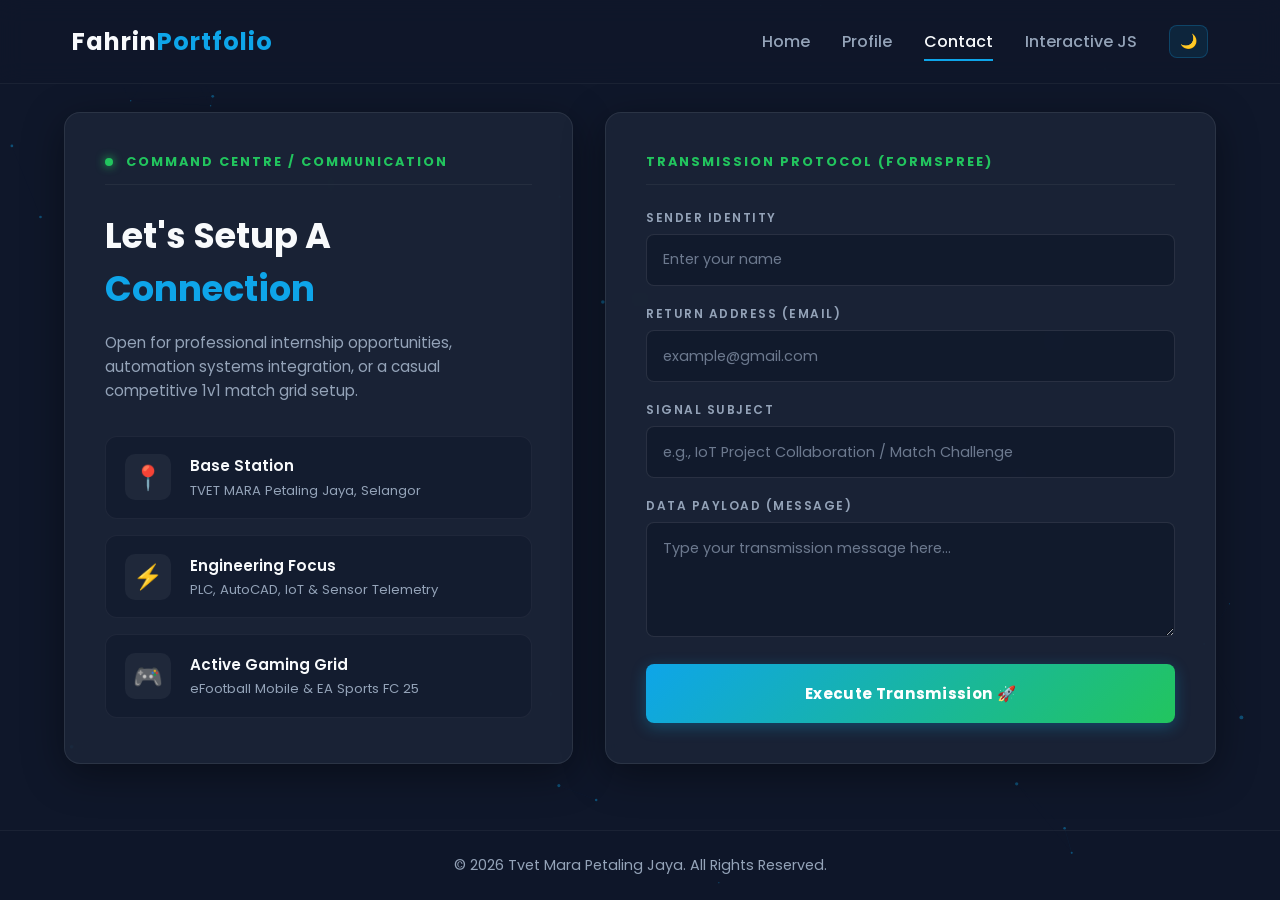
==== contact.html @ ada9650a "Add files via upload" ====
<!DOCTYPE html>
<html lang="en" data-theme="dark">
<head>
    <meta charset="UTF-8">
    <meta name="viewport" content="width=device-width, initial-scale=1.0">
    <title>Portfolio | Contact</title>
    <link rel="stylesheet" href="style.css">
    <link rel="stylesheet" href="contact.css">
    <style>
        #bg-canvas {
            position: fixed;
            top: 0; left: 0;
            width: 100%; height: 100%;
            pointer-events: none;
            z-index: 0;
        }
    </style>
</head>
<body>

    <canvas id="bg-canvas"></canvas>

    <header>
        <nav class="navbar">
            <div class="logo">Fahrin<span>Portfolio</span></div>
            <ul class="nav-links">
                <li><a href="index.html">Home</a></li>
                <li><a href="profile.html">Profile</a></li>
                <li><a href="contact.html" class="active">Contact</a></li>
                <li><a href="game.html">Interactive JS</a></li>
                <li><button id="themeToggle" class="theme-btn">🌙</button></li>
            </ul>
        </nav>
    </header>

    <main class="contact-container animate-fade-in">
        <div class="contact-grid">

            <div class="contact-panel info-panel">
                <div class="panel-header">
                    <span class="pulse-dot"></span>
                    <h3>Command Centre / Communication</h3>
                </div>
                <h2>Let's Setup A <span>Connection</span></h2>
                <p class="panel-desc">Open for professional internship opportunities, automation systems integration, or a casual competitive 1v1 match grid setup.</p>

                <div class="info-cards-list">
                    <div class="info-sub-card">
                        <div class="card-icon">📍</div>
                        <div class="card-details">
                            <h4>Base Station</h4>
                            <p>TVET MARA Petaling Jaya, Selangor</p>
                        </div>
                    </div>
                    <div class="info-sub-card">
                        <div class="card-icon">⚡</div>
                        <div class="card-details">
                            <h4>Engineering Focus</h4>
                            <p>PLC, AutoCAD, IoT & Sensor Telemetry</p>
                        </div>
                    </div>
                    <div class="info-sub-card challenge-card">
                        <div class="card-icon">🎮</div>
                        <div class="card-details">
                            <h4>Active Gaming Grid</h4>
                            <p>eFootball Mobile & EA Sports FC 25</p>
                        </div>
                    </div>
                </div>
            </div>

            <div class="contact-panel form-panel">
                <div class="panel-header">
                    <h3>Transmission Protocol (Formspree)</h3>
                </div>
                <form action="https://formspree.io/f/mrevjgdq" method="POST" class="secure-form">
                    <div class="input-wrapper">
                        <label>Sender Identity</label>
                        <input type="text" name="name" placeholder="Enter your name" required>
                    </div>
                    <div class="input-wrapper">
                        <label>Return Address (Email)</label>
                        <input type="email" name="_replyto" placeholder="example@gmail.com" required>
                    </div>
                    <div class="input-wrapper">
                        <label>Signal Subject</label>
                        <input type="text" name="subject" placeholder="e.g., IoT Project Collaboration / Match Challenge">
                    </div>
                    <div class="input-wrapper">
                        <label>Data Payload (Message)</label>
                        <textarea name="message" rows="4" placeholder="Type your transmission message here..." required></textarea>
                    </div>
                    <input type="hidden" name="_subject" value="New Signal from Fahrin Portfolio!">
                    <button type="submit" class="transmit-btn">Execute Transmission 🚀</button>
                </form>
            </div>

        </div>
    </main>

    <footer>
        <p>&copy; 2026 Tvet Mara Petaling Jaya. All Rights Reserved.</p>
    </footer>

    <script src="nav.js"></script>
    <script>
        // ─── THEME TOGGLE ───────────────────────────────────────────
        const toggleBtn = document.getElementById('themeToggle');
        const html = document.documentElement;

        const saved = localStorage.getItem('theme') || 'dark';
        html.setAttribute('data-theme', saved);
        toggleBtn.textContent = saved === 'dark' ? '🌙' : '☀️';

        toggleBtn.addEventListener('click', () => {
            const current = html.getAttribute('data-theme');
            const next = current === 'dark' ? 'light' : 'dark';
            html.setAttribute('data-theme', next);
            localStorage.setItem('theme', next);
            toggleBtn.textContent = next === 'dark' ? '🌙' : '☀️';
        });

        // ─── PARTICLE CANVAS ────────────────────────────────────────
        const canvas = document.getElementById('bg-canvas');
        const ctx = canvas.getContext('2d');
        let pts = [];

        function resize() {
            canvas.width = window.innerWidth;
            canvas.height = window.innerHeight;
        }
        resize();
        window.addEventListener('resize', resize);

        for (let i = 0; i < 55; i++) {
            pts.push({
                x: Math.random() * canvas.width,
                y: Math.random() * canvas.height,
                vx: (Math.random() - 0.5) * 0.3,
                vy: (Math.random() - 0.5) * 0.3,
                r: Math.random() * 1.5 + 0.5
            });
        }

        function drawParticles() {
            ctx.clearRect(0, 0, canvas.width, canvas.height);
            const isDark = html.getAttribute('data-theme') === 'dark';
            const dotColor = isDark ? 'rgba(14,165,233,0.4)' : 'rgba(14,165,233,0.2)';

            pts.forEach(p => {
                p.x += p.vx; p.y += p.vy;
                if (p.x < 0 || p.x > canvas.width) p.vx *= -1;
                if (p.y < 0 || p.y > canvas.height) p.vy *= -1;
                ctx.beginPath();
                ctx.arc(p.x, p.y, p.r, 0, Math.PI * 2);
                ctx.fillStyle = dotColor;
                ctx.fill();
            });
            pts.forEach((a, i) => pts.slice(i + 1).forEach(b => {
                const d = Math.hypot(a.x - b.x, a.y - b.y);
                if (d < 110) {
                    ctx.beginPath();
                    ctx.moveTo(a.x, a.y);
                    ctx.lineTo(b.x, b.y);
                    ctx.strokeStyle = `rgba(14,165,233,${0.07 * (1 - d / 110)})`;
                    ctx.lineWidth = 0.5;
                    ctx.stroke();
                }
            }));
            requestAnimationFrame(drawParticles);
        }
        drawParticles();
    </script>
</body>
</html>
---- style.css ----
@import url('https://fonts.googleapis.com/css2?family=Poppins:wght@300;400;500;600;700&display=swap');

/* ═══════════════════════════════════════════════
   style.css — Global Base + Theme Variables
   ═══════════════════════════════════════════════ */

/* ─── THEME VARIABLES ───────────────────────── */
[data-theme="dark"] {
    --primary-color:    #0ea5e9;   /* Neon Sky Blue */
    --secondary-color:  #22c55e;   /* Cyber Green */
    --bg-main:          #0f172a;   /* Deep Slate Dark */
    --card-bg:          rgba(30, 41, 59, 0.7);
    --text-main:        #f8fafc;
    --text-muted:       #94a3b8;

    --surface-bg:       rgba(15, 23, 42, 0.5);
    --input-bg:         rgba(15, 23, 42, 0.7);
    --input-bg-focus:   rgba(15, 23, 42, 0.95);
    --border-soft:      rgba(255, 255, 255, 0.08);
    --border-faint:     rgba(255, 255, 255, 0.05);
    --border-mid:       rgba(255, 255, 255, 0.1);

    --nav-bg:           rgba(15, 23, 42, 0.8);
    --nav-border:       rgba(255, 255, 255, 0.05);
    --footer-bg:        rgba(15, 23, 42, 0.9);
    --footer-border:    rgba(255, 255, 255, 0.05);
}

[data-theme="light"] {
    --primary-color:    #0284c7;
    --secondary-color:  #059669;
    --bg-main:          #f0f4f8;
    --card-bg:          rgba(255, 255, 255, 0.75);
    --text-main:        #0f172a;
    --text-muted:       #64748b;

    --surface-bg:       rgba(255, 255, 255, 0.5);
    --input-bg:         rgba(255, 255, 255, 0.7);
    --input-bg-focus:   rgba(255, 255, 255, 0.95);
    --border-soft:      rgba(0, 0, 0, 0.08);
    --border-faint:     rgba(0, 0, 0, 0.05);
    --border-mid:       rgba(0, 0, 0, 0.1);

    --nav-bg:           rgba(255, 255, 255, 0.85);
    --nav-border:       rgba(0, 0, 0, 0.05);
    --footer-bg:        rgba(255, 255, 255, 0.9);
    --footer-border:    rgba(0, 0, 0, 0.05);
}

* {
    margin: 0;
    padding: 0;
    box-sizing: border-box;
    font-family: 'Poppins', sans-serif;
    transition: background-color 0.3s ease, border-color 0.3s ease, color 0.3s ease;
}

body {
    background-color: var(--bg-main);
    color: var(--text-main);
    min-height: 100vh;
    display: flex;
    flex-direction: column;
    overflow-x: hidden;
}

/* Navigasi Bar Global Bersifat Lekat (Fixed) */
header {
    position: fixed;
    top: 0;
    left: 0;
    width: 100%;
    z-index: 1000;
    background: var(--nav-bg);
    backdrop-filter: blur(12px);
    -webkit-backdrop-filter: blur(12px);
    border-bottom: 1px solid var(--nav-border);
}

.navbar {
    display: flex;
    justify-content: space-between;
    align-items: center;
    max-width: 1200px;
    margin: 0 auto;
    padding: 1.5rem 2rem;
}

.logo {
    font-size: 1.5rem;
    font-weight: 700;
    letter-spacing: 1px;
    color: var(--text-main);
}

.logo span {
    color: var(--primary-color);
}

.nav-links {
    display: flex;
    list-style: none;
    gap: 2rem;
    align-items: center;
}

.nav-links a {
    color: var(--text-muted);
    text-decoration: none;
    font-weight: 500;
    font-size: 1rem;
    transition: all 0.3s ease;
    position: relative;
    padding: 0.5rem 0;
}

.nav-links a:hover,
.nav-links a.active {
    color: var(--text-main);
}

/* Garisan Animasi di Bawah Menu */
.nav-links a::after {
    content: '';
    position: absolute;
    bottom: 0;
    left: 0;
    width: 0;
    height: 2px;
    background: var(--primary-color);
    transition: width 0.3s ease;
}

.nav-links a:hover::after,
.nav-links a.active::after {
    width: 100%;
}

/* THEME TOGGLE BUTTON (shared) */
.theme-btn {
    background: rgba(14, 165, 233, 0.1);
    border: 1px solid rgba(14, 165, 233, 0.25);
    border-radius: 8px;
    padding: 5px 10px;
    color: var(--primary-color);
    cursor: pointer;
    font-size: 14px;
    transition: background 0.2s, transform 0.15s;
}

.theme-btn:hover {
    transform: scale(1.08);
}

/* Footer Global */
footer {
    background: var(--footer-bg);
    padding: 1.5rem;
    text-align: center;
    border-top: 1px solid var(--footer-border);
    font-size: 0.9rem;
    color: var(--text-muted);
    margin-top: auto;
}

/* Responsif Menu Bar untuk Skrin Telefon */
@media (max-width: 768px) {
    .navbar {
        padding: 1.2rem 1rem;
    }
    .logo {
        font-size: 1.2rem;
    }
    .nav-links {
        gap: 1rem;
    }
    .nav-links a {
        font-size: 0.85rem;
    }
}
---- contact.css ----
/* contact.css — Uses style.css variables ([data-theme]) */

.contact-container {
    max-width: 1200px;
    margin: 0 auto;
    padding: 7rem 1.5rem 3rem 1.5rem;
    min-height: 85vh;
    box-sizing: border-box;
    position: relative;
    z-index: 1;
}

.contact-grid {
    display: grid;
    grid-template-columns: 1fr 1.2fr;
    gap: 2rem;
    align-items: stretch;
}

/* PANEL CARD */
.contact-panel {
    background: var(--card-bg);
    backdrop-filter: blur(12px);
    -webkit-backdrop-filter: blur(12px);
    border: 1px solid var(--border-soft);
    border-radius: 16px;
    padding: 2.5rem;
    box-shadow: 0 10px 40px rgba(0, 0, 0, 0.4);
    transition: transform 0.4s cubic-bezier(0.175, 0.885, 0.32, 1.275), border-color 0.3s;
}

.contact-panel:hover {
    transform: translateY(-5px);
    border-color: var(--primary-color);
}

.panel-header {
    display: flex;
    align-items: center;
    gap: 0.8rem;
    margin-bottom: 1.5rem;
    border-bottom: 1px solid var(--border-faint);
    padding-bottom: 0.8rem;
}

.panel-header h3 {
    font-size: 0.8rem;
    text-transform: uppercase;
    letter-spacing: 2px;
    color: var(--secondary-color);
    margin: 0;
}

.pulse-dot {
    width: 8px;
    height: 8px;
    background-color: var(--secondary-color);
    border-radius: 50%;
    box-shadow: 0 0 10px var(--secondary-color);
    animation: signal-pulse 1.5s infinite;
    flex-shrink: 0;
}

.info-panel h2 {
    font-size: 2.2rem;
    margin: 0 0 1rem 0;
    font-weight: 700;
    color: var(--text-main);
}

.info-panel h2 span {
    color: var(--primary-color);
}

.panel-desc {
    color: var(--text-muted);
    font-size: 0.95rem;
    line-height: 1.6;
    margin-bottom: 2rem;
}

/* INFO SUB-CARDS */
.info-cards-list {
    display: flex;
    flex-direction: column;
    gap: 1rem;
}

.info-sub-card {
    background: var(--surface-bg);
    border: 1px solid var(--border-faint);
    padding: 1.1rem 1.2rem;
    border-radius: 12px;
    display: flex;
    align-items: center;
    gap: 1.2rem;
    transition: all 0.3s ease;
}

.info-sub-card:hover {
    background: var(--input-bg-focus);
    transform: translateX(6px);
    border-color: var(--primary-color);
}

.challenge-card:hover {
    border-color: #f43f5e;
    box-shadow: 0 0 15px rgba(244, 63, 94, 0.2);
}

.card-icon {
    font-size: 1.5rem;
    background: var(--border-faint);
    width: 46px;
    height: 46px;
    display: flex;
    align-items: center;
    justify-content: center;
    border-radius: 10px;
    flex-shrink: 0;
}

.card-details h4 {
    margin: 0 0 0.2rem 0;
    font-size: 0.95rem;
    color: var(--text-main);
    font-weight: 600;
}

.card-details p {
    margin: 0;
    font-size: 0.82rem;
    color: var(--text-muted);
}

/* FORM */
.secure-form {
    display: flex;
    flex-direction: column;
    gap: 1.2rem;
}

.input-wrapper {
    display: flex;
    flex-direction: column;
    gap: 0.45rem;
}

.input-wrapper label {
    font-size: 0.75rem;
    text-transform: uppercase;
    color: var(--text-muted);
    letter-spacing: 1.5px;
    font-weight: 600;
}

.secure-form input,
.secure-form textarea {
    background: var(--input-bg);
    border: 1px solid var(--border-mid);
    border-radius: 8px;
    padding: 0.9rem 1rem;
    color: var(--text-main);
    font-family: 'Poppins', sans-serif;
    font-size: 0.9rem;
    transition: all 0.3s;
    resize: vertical;
    width: 100%;
    box-sizing: border-box;
}

.secure-form input::placeholder,
.secure-form textarea::placeholder {
    color: var(--text-muted);
    opacity: 0.7;
}

.secure-form input:focus,
.secure-form textarea:focus {
    outline: none;
    border-color: var(--primary-color);
    box-shadow: 0 0 12px rgba(14, 165, 233, 0.25);
    background: var(--input-bg-focus);
}

/* SUBMIT BUTTON */
.transmit-btn {
    background: linear-gradient(135deg, var(--primary-color), var(--secondary-color));
    border: none;
    border-radius: 8px;
    padding: 1.1rem;
    color: #fff;
    font-weight: 700;
    font-size: 0.95rem;
    font-family: 'Poppins', sans-serif;
    cursor: pointer;
    margin-top: 0.5rem;
    transition: all 0.3s ease;
    box-shadow: 0 4px 15px rgba(14, 165, 233, 0.3);
    letter-spacing: 0.02em;
    width: 100%;
}

.transmit-btn:hover {
    transform: translateY(-2px);
    box-shadow: 0 8px 28px rgba(14, 165, 233, 0.5);
}

/* ANIMATIONS */
@keyframes signal-pulse {
    0%   { transform: scale(1); opacity: 1; }
    50%  { transform: scale(1.5); opacity: 0.4; }
    100% { transform: scale(1); opacity: 1; }
}

.animate-fade-in {
    animation: fadeInUp 0.8s cubic-bezier(0.16, 1, 0.3, 1) both;
}

@keyframes fadeInUp {
    from { opacity: 0; transform: translateY(30px); }
    to   { opacity: 1; transform: translateY(0); }
}

/* RESPONSIVE */
@media (max-width: 900px) {
    .contact-grid { grid-template-columns: 1fr; }
    .contact-container { padding: 5rem 1.2rem 2rem; }
}
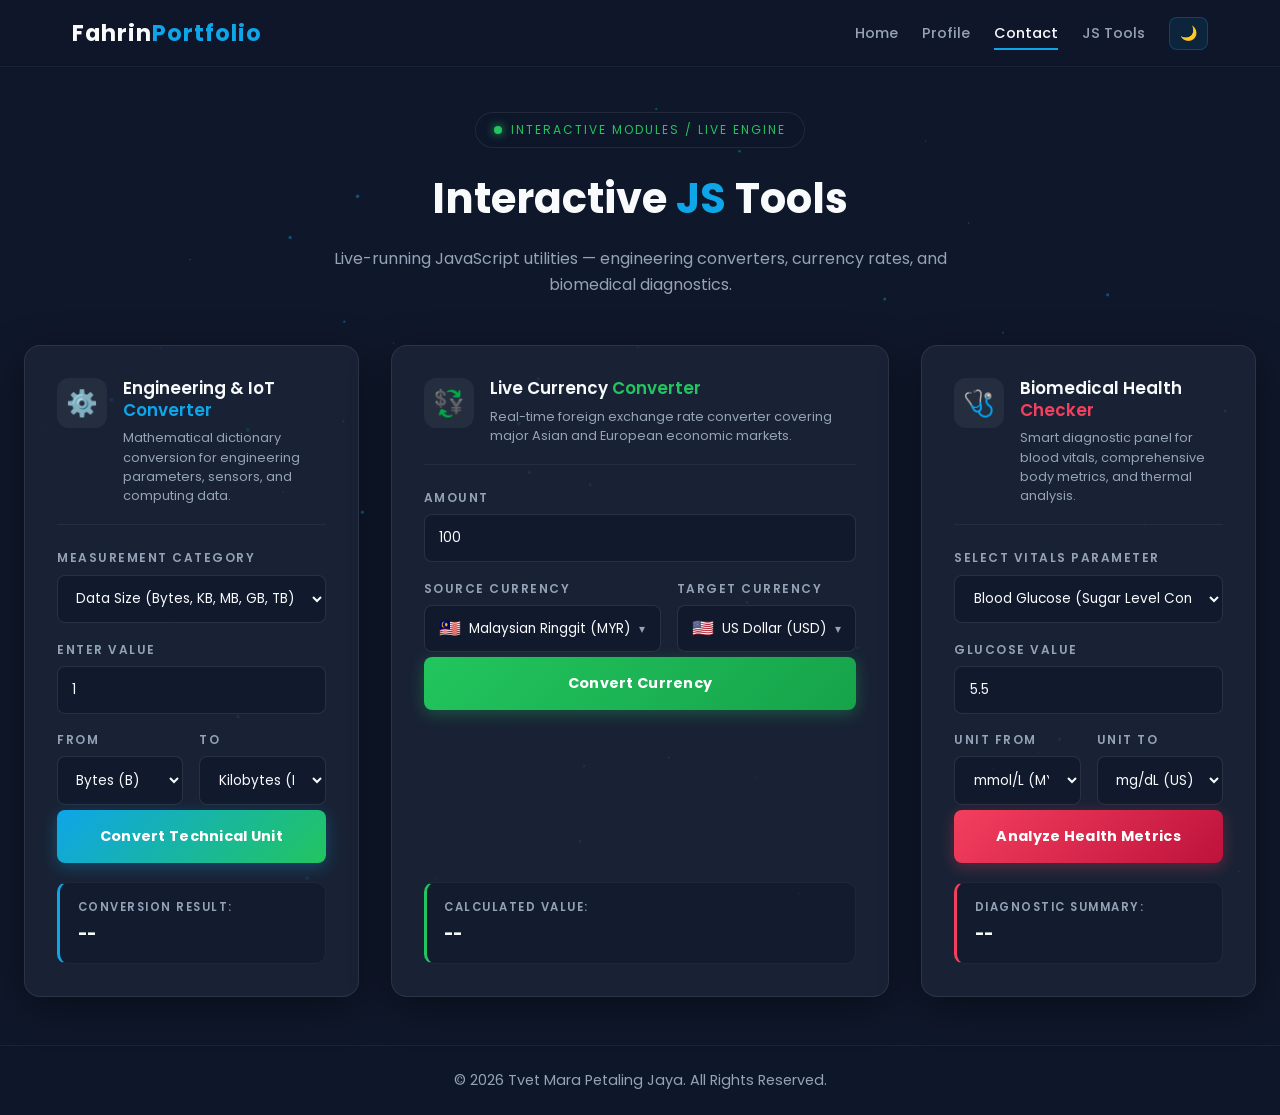
==== commit 8ef3c4f5: "Add files via upload" ====
--- a/contact.html
+++ b/contact.html
@@ -3,21 +3,14 @@
 <head>
     <meta charset="UTF-8">
     <meta name="viewport" content="width=device-width, initial-scale=1.0">
-    <title>Portfolio | Contact</title>
+    <title>Portfolio | Interactive JS</title>
     <link rel="stylesheet" href="style.css">
-    <link rel="stylesheet" href="contact.css">
+    <link rel="stylesheet" href="game.css">
     <style>
-        #bg-canvas {
-            position: fixed;
-            top: 0; left: 0;
-            width: 100%; height: 100%;
-            pointer-events: none;
-            z-index: 0;
-        }
+        #bg-canvas { position:fixed; top:0; left:0; width:100%; height:100%; pointer-events:none; z-index:0; }
     </style>
 </head>
 <body>
-
     <canvas id="bg-canvas"></canvas>
 
     <header>
@@ -26,147 +19,189 @@
             <ul class="nav-links">
                 <li><a href="index.html">Home</a></li>
                 <li><a href="profile.html">Profile</a></li>
-                <li><a href="contact.html" class="active">Contact</a></li>
-                <li><a href="game.html">Interactive JS</a></li>
+                <li><a href="contact.html">Contact</a></li>
+                <li><a href="game.html" class="active">JS Tools</a></li>
                 <li><button id="themeToggle" class="theme-btn">🌙</button></li>
             </ul>
+            <button class="hamburger" id="hamburger" aria-label="Menu">
+                <span></span><span></span><span></span>
+            </button>
         </nav>
     </header>
 
-    <main class="contact-container animate-fade-in">
-        <div class="contact-grid">
-
-            <div class="contact-panel info-panel">
-                <div class="panel-header">
-                    <span class="pulse-dot"></span>
-                    <h3>Command Centre / Communication</h3>
-                </div>
-                <h2>Let's Setup A <span>Connection</span></h2>
-                <p class="panel-desc">Open for professional internship opportunities, automation systems integration, or a casual competitive 1v1 match grid setup.</p>
-
-                <div class="info-cards-list">
-                    <div class="info-sub-card">
-                        <div class="card-icon">📍</div>
-                        <div class="card-details">
-                            <h4>Base Station</h4>
-                            <p>TVET MARA Petaling Jaya, Selangor</p>
-                        </div>
-                    </div>
-                    <div class="info-sub-card">
-                        <div class="card-icon">⚡</div>
-                        <div class="card-details">
-                            <h4>Engineering Focus</h4>
-                            <p>PLC, AutoCAD, IoT & Sensor Telemetry</p>
-                        </div>
-                    </div>
-                    <div class="info-sub-card challenge-card">
-                        <div class="card-icon">🎮</div>
-                        <div class="card-details">
-                            <h4>Active Gaming Grid</h4>
-                            <p>eFootball Mobile & EA Sports FC 25</p>
-                        </div>
-                    </div>
+    <nav class="mobile-menu" id="mobileMenu">
+        <a href="index.html">Home</a>
+        <a href="profile.html">Profile</a>
+        <a href="contact.html">Contact</a>
+        <a href="game.html" class="active">JS Tools</a>
+        <button id="mobileThemeToggle" class="theme-btn mobile-theme-btn">🌙</button>
+    </nav>
+
+    <main class="game-container animate-fade-in">
+        <div class="page-header">
+            <div class="page-badge"><span class="pulse-dot"></span><span>Interactive Modules / Live Engine</span></div>
+            <h1>Interactive <span class="accent-text">JS</span> Tools</h1>
+            <p class="page-desc">Live-running JavaScript utilities — engineering converters, currency rates, and biomedical diagnostics.</p>
+        </div>
+        <div class="tools-grid">
+            <!-- BLOCK 1: ENGINEERING CONVERTER -->
+            <div class="tool-card">
+                <div class="tool-card-header">
+                    <div class="tool-icon">⚙️</div>
+                    <div>
+                        <h3>Engineering &amp; IoT <span class="accent-text">Converter</span></h3>
+                        <p class="tool-sub">Mathematical dictionary conversion for engineering parameters, sensors, and computing data.</p>
+                    </div>
+                </div>
+                <div class="field-group">
+                    <label>Measurement Category</label>
+                    <select id="valCategory" class="styled-select">
+                        <option value="data">Data Size (Bytes, KB, MB, GB, TB)</option>
+                        <option value="length">Length / Distance</option>
+                        <option value="mass">Mass / Weight</option>
+                        <option value="area">Area</option>
+                        <option value="volume">Volume</option>
+                        <option value="time">Time</option>
+                        <option value="speed">Speed / Velocity</option>
+                        <option value="pressure">Pressure</option>
+                        <option value="energy">Energy</option>
+                        <option value="power">Power</option>
+                        <option value="frequency">Frequency</option>
+                        <option value="angle">Angle</option>
+                    </select>
+                </div>
+                <div class="field-group">
+                    <label>Enter Value</label>
+                    <input type="number" id="valInput" class="styled-input" value="1" placeholder="Enter value">
+                </div>
+                <div class="field-row">
+                    <div class="field-group"><label>From</label><select id="valFrom" class="styled-select"></select></div>
+                    <div class="field-group"><label>To</label><select id="valTo" class="styled-select"></select></div>
+                </div>
+                <button id="valBtn" class="tool-btn btn-cyan">Convert Technical Unit</button>
+                <div class="result-box">
+                    <span class="result-label">Conversion Result:</span>
+                    <span id="valResult" class="result-value">--</span>
                 </div>
             </div>
-
-            <div class="contact-panel form-panel">
-                <div class="panel-header">
-                    <h3>Transmission Protocol (Formspree)</h3>
-                </div>
-                <form action="https://formspree.io/f/mrevjgdq" method="POST" class="secure-form">
-                    <div class="input-wrapper">
-                        <label>Sender Identity</label>
-                        <input type="text" name="name" placeholder="Enter your name" required>
-                    </div>
-                    <div class="input-wrapper">
-                        <label>Return Address (Email)</label>
-                        <input type="email" name="_replyto" placeholder="example@gmail.com" required>
-                    </div>
-                    <div class="input-wrapper">
-                        <label>Signal Subject</label>
-                        <input type="text" name="subject" placeholder="e.g., IoT Project Collaboration / Match Challenge">
-                    </div>
-                    <div class="input-wrapper">
-                        <label>Data Payload (Message)</label>
-                        <textarea name="message" rows="4" placeholder="Type your transmission message here..." required></textarea>
-                    </div>
-                    <input type="hidden" name="_subject" value="New Signal from Fahrin Portfolio!">
-                    <button type="submit" class="transmit-btn">Execute Transmission 🚀</button>
-                </form>
+            <!-- BLOCK 2: LIVE CURRENCY -->
+            <div class="tool-card">
+                <div class="tool-card-header">
+                    <div class="tool-icon">💱</div>
+                    <div>
+                        <h3>Live Currency <span class="accent-green">Converter</span></h3>
+                        <p class="tool-sub">Real-time foreign exchange rate converter covering major Asian and European economic markets.</p>
+                    </div>
+                </div>
+                <div class="field-group">
+                    <label>Amount</label>
+                    <input type="number" id="curInput" class="styled-input" value="100" placeholder="Enter amount">
+                </div>
+                <div class="field-row">
+                    <div class="field-group">
+                        <label>Source Currency</label>
+                        <select id="curFrom" class="styled-select"><option value="MYR">Malaysian Ringgit (MYR)</option><option value="USD">US Dollar (USD)</option><option value="SGD">Singapore Dollar (SGD)</option></select>
+                    </div>
+                    <div class="field-group">
+                        <label>Target Currency</label>
+                        <select id="curTo" class="styled-select"><option value="USD" selected>US Dollar (USD)</option><option value="MYR">Malaysian Ringgit (MYR)</option><option value="SGD">Singapore Dollar (SGD)</option></select>
+                    </div>
+                </div>
+                <button id="curBtn" class="tool-btn btn-green">Convert Currency</button>
+                <div class="result-box result-green">
+                    <span class="result-label">Calculated Value:</span>
+                    <span id="curResult" class="result-value">--</span>
+                </div>
             </div>
-
+            <!-- BLOCK 3: BIOMEDICAL -->
+            <div class="tool-card">
+                <div class="tool-card-header">
+                    <div class="tool-icon">🩺</div>
+                    <div>
+                        <h3>Biomedical Health <span class="accent-red">Checker</span></h3>
+                        <p class="tool-sub">Smart diagnostic panel for blood vitals, comprehensive body metrics, and thermal analysis.</p>
+                    </div>
+                </div>
+                <div class="field-group">
+                    <label>Select Vitals Parameter</label>
+                    <select id="healthType" class="styled-select">
+                        <option value="glucose">Blood Glucose (Sugar Level Conversion)</option>
+                        <option value="bp">Blood Pressure (Systolic / Diastolic)</option>
+                        <option value="bmi">BMI (Body Mass Index)</option>
+                        <option value="temp">Body Temperature Converter</option>
+                    </select>
+                </div>
+                <div id="healthInputArea">
+                    <div class="field-group">
+                        <label for="glucoseInput">Glucose Value</label>
+                        <input type="number" id="glucoseInput" class="styled-input" step="0.1" placeholder="e.g., 5.6" value="5.5">
+                    </div>
+                    <div class="field-row">
+                        <div class="field-group"><label for="glucoseFrom">Unit From</label><select id="glucoseFrom" class="styled-select"><option value="mmol">mmol/L (MY)</option><option value="mg">mg/dL (US)</option></select></div>
+                        <div class="field-group"><label for="glucoseTo">Unit To</label><select id="glucoseTo" class="styled-select"><option value="mg" selected>mg/dL (US)</option><option value="mmol">mmol/L (MY)</option></select></div>
+                    </div>
+                </div>
+                <button id="healthBtn" class="tool-btn btn-red">Analyze Health Metrics</button>
+                <div class="result-box result-red">
+                    <span class="result-label">Diagnostic Summary:</span>
+                    <span id="healthResult" class="result-value">--</span>
+                </div>
+            </div>
         </div>
     </main>
 
-    <footer>
-        <p>&copy; 2026 Tvet Mara Petaling Jaya. All Rights Reserved.</p>
-    </footer>
+    <footer><p>&copy; 2026 Tvet Mara Petaling Jaya. All Rights Reserved.</p></footer>
 
     <script src="nav.js"></script>
+    <script src="currency-dropdown.js"></script>
+    <script src="converter.js"></script>
     <script>
-        // ─── THEME TOGGLE ───────────────────────────────────────────
         const toggleBtn = document.getElementById('themeToggle');
         const html = document.documentElement;
-
         const saved = localStorage.getItem('theme') || 'dark';
         html.setAttribute('data-theme', saved);
         toggleBtn.textContent = saved === 'dark' ? '🌙' : '☀️';
-
         toggleBtn.addEventListener('click', () => {
             const current = html.getAttribute('data-theme');
             const next = current === 'dark' ? 'light' : 'dark';
             html.setAttribute('data-theme', next);
             localStorage.setItem('theme', next);
             toggleBtn.textContent = next === 'dark' ? '🌙' : '☀️';
+            const mb = document.getElementById('mobileThemeToggle');
+            if (mb) mb.textContent = next === 'dark' ? '🌙' : '☀️';
         });
-
-        // ─── PARTICLE CANVAS ────────────────────────────────────────
+        const hamburger = document.getElementById('hamburger');
+        const mobileMenu = document.getElementById('mobileMenu');
+        hamburger.addEventListener('click', () => {
+            hamburger.classList.toggle('open');
+            mobileMenu.classList.toggle('open');
+        });
+        mobileMenu.querySelectorAll('a').forEach(a => a.addEventListener('click', () => {
+            hamburger.classList.remove('open');
+            mobileMenu.classList.remove('open');
+        }));
+        const mobileThemeBtn = document.getElementById('mobileThemeToggle');
+        mobileThemeBtn.textContent = saved === 'dark' ? '🌙' : '☀️';
+        mobileThemeBtn.addEventListener('click', () => {
+            const current = html.getAttribute('data-theme');
+            const next = current === 'dark' ? 'light' : 'dark';
+            html.setAttribute('data-theme', next);
+            localStorage.setItem('theme', next);
+            toggleBtn.textContent = next === 'dark' ? '🌙' : '☀️';
+            mobileThemeBtn.textContent = next === 'dark' ? '🌙' : '☀️';
+        });
         const canvas = document.getElementById('bg-canvas');
         const ctx = canvas.getContext('2d');
         let pts = [];
-
-        function resize() {
-            canvas.width = window.innerWidth;
-            canvas.height = window.innerHeight;
-        }
-        resize();
-        window.addEventListener('resize', resize);
-
-        for (let i = 0; i < 55; i++) {
-            pts.push({
-                x: Math.random() * canvas.width,
-                y: Math.random() * canvas.height,
-                vx: (Math.random() - 0.5) * 0.3,
-                vy: (Math.random() - 0.5) * 0.3,
-                r: Math.random() * 1.5 + 0.5
-            });
-        }
-
-        function drawParticles() {
-            ctx.clearRect(0, 0, canvas.width, canvas.height);
-            const isDark = html.getAttribute('data-theme') === 'dark';
-            const dotColor = isDark ? 'rgba(14,165,233,0.4)' : 'rgba(14,165,233,0.2)';
-
-            pts.forEach(p => {
-                p.x += p.vx; p.y += p.vy;
-                if (p.x < 0 || p.x > canvas.width) p.vx *= -1;
-                if (p.y < 0 || p.y > canvas.height) p.vy *= -1;
-                ctx.beginPath();
-                ctx.arc(p.x, p.y, p.r, 0, Math.PI * 2);
-                ctx.fillStyle = dotColor;
-                ctx.fill();
-            });
-            pts.forEach((a, i) => pts.slice(i + 1).forEach(b => {
-                const d = Math.hypot(a.x - b.x, a.y - b.y);
-                if (d < 110) {
-                    ctx.beginPath();
-                    ctx.moveTo(a.x, a.y);
-                    ctx.lineTo(b.x, b.y);
-                    ctx.strokeStyle = `rgba(14,165,233,${0.07 * (1 - d / 110)})`;
-                    ctx.lineWidth = 0.5;
-                    ctx.stroke();
-                }
-            }));
+        function resize(){canvas.width=window.innerWidth;canvas.height=window.innerHeight;}
+        resize(); window.addEventListener('resize',resize);
+        for(let i=0;i<55;i++) pts.push({x:Math.random()*canvas.width,y:Math.random()*canvas.height,vx:(Math.random()-0.5)*0.3,vy:(Math.random()-0.5)*0.3,r:Math.random()*1.5+0.5});
+        function drawParticles(){
+            ctx.clearRect(0,0,canvas.width,canvas.height);
+            const isDark=html.getAttribute('data-theme')==='dark';
+            const dotColor=isDark?'rgba(14,165,233,0.4)':'rgba(14,165,233,0.2)';
+            pts.forEach(p=>{p.x+=p.vx;p.y+=p.vy;if(p.x<0||p.x>canvas.width)p.vx*=-1;if(p.y<0||p.y>canvas.height)p.vy*=-1;ctx.beginPath();ctx.arc(p.x,p.y,p.r,0,Math.PI*2);ctx.fillStyle=dotColor;ctx.fill();});
+            pts.forEach((a,i)=>pts.slice(i+1).forEach(b=>{const d=Math.hypot(a.x-b.x,a.y-b.y);if(d<110){ctx.beginPath();ctx.moveTo(a.x,a.y);ctx.lineTo(b.x,b.y);ctx.strokeStyle=`rgba(14,165,233,${0.07*(1-d/110)})`;ctx.lineWidth=0.5;ctx.stroke();}}));
             requestAnimationFrame(drawParticles);
         }
         drawParticles();
--- a/style.css
+++ b/style.css
@@ -6,24 +6,24 @@
 
 /* ─── THEME VARIABLES ───────────────────────── */
 [data-theme="dark"] {
-    --primary-color:    #0ea5e9;   /* Neon Sky Blue */
-    --secondary-color:  #22c55e;   /* Cyber Green */
-    --bg-main:          #0f172a;   /* Deep Slate Dark */
+    --primary-color:    #0ea5e9;
+    --secondary-color:  #22c55e;
+    --bg-main:          #0f172a;
     --card-bg:          rgba(30, 41, 59, 0.7);
     --text-main:        #f8fafc;
     --text-muted:       #94a3b8;
-
     --surface-bg:       rgba(15, 23, 42, 0.5);
     --input-bg:         rgba(15, 23, 42, 0.7);
     --input-bg-focus:   rgba(15, 23, 42, 0.95);
     --border-soft:      rgba(255, 255, 255, 0.08);
     --border-faint:     rgba(255, 255, 255, 0.05);
     --border-mid:       rgba(255, 255, 255, 0.1);
-
     --nav-bg:           rgba(15, 23, 42, 0.8);
     --nav-border:       rgba(255, 255, 255, 0.05);
     --footer-bg:        rgba(15, 23, 42, 0.9);
     --footer-border:    rgba(255, 255, 255, 0.05);
+    --hamburger-color:  #f8fafc;
+    --mobile-menu-bg:   rgba(10, 18, 38, 0.98);
 }
 
 [data-theme="light"] {
@@ -33,18 +33,18 @@
     --card-bg:          rgba(255, 255, 255, 0.75);
     --text-main:        #0f172a;
     --text-muted:       #64748b;
-
     --surface-bg:       rgba(255, 255, 255, 0.5);
     --input-bg:         rgba(255, 255, 255, 0.7);
     --input-bg-focus:   rgba(255, 255, 255, 0.95);
     --border-soft:      rgba(0, 0, 0, 0.08);
     --border-faint:     rgba(0, 0, 0, 0.05);
     --border-mid:       rgba(0, 0, 0, 0.1);
-
     --nav-bg:           rgba(255, 255, 255, 0.85);
     --nav-border:       rgba(0, 0, 0, 0.05);
     --footer-bg:        rgba(255, 255, 255, 0.9);
     --footer-border:    rgba(0, 0, 0, 0.05);
+    --hamburger-color:  #0f172a;
+    --mobile-menu-bg:   rgba(240, 244, 248, 0.98);
 }
 
 * {
@@ -64,7 +64,7 @@
     overflow-x: hidden;
 }
 
-/* Navigasi Bar Global Bersifat Lekat (Fixed) */
+/* ─── HEADER / NAVBAR ───────────────────────── */
 header {
     position: fixed;
     top: 0;
@@ -83,24 +83,27 @@
     align-items: center;
     max-width: 1200px;
     margin: 0 auto;
-    padding: 1.5rem 2rem;
+    padding: 1rem 2rem;
+    gap: 2rem;
 }
 
 .logo {
-    font-size: 1.5rem;
+    font-size: 1.4rem;
     font-weight: 700;
     letter-spacing: 1px;
     color: var(--text-main);
+    flex-shrink: 0;
 }
 
 .logo span {
     color: var(--primary-color);
 }
 
+/* ─── DESKTOP NAV LINKS ─────────────────────── */
 .nav-links {
     display: flex;
     list-style: none;
-    gap: 2rem;
+    gap: 1.5rem;
     align-items: center;
 }
 
@@ -108,10 +111,11 @@
     color: var(--text-muted);
     text-decoration: none;
     font-weight: 500;
-    font-size: 1rem;
+    font-size: 0.9rem;
     transition: all 0.3s ease;
     position: relative;
-    padding: 0.5rem 0;
+    padding: 0.4rem 0;
+    white-space: nowrap;
 }
 
 .nav-links a:hover,
@@ -119,7 +123,6 @@
     color: var(--text-main);
 }
 
-/* Garisan Animasi di Bawah Menu */
 .nav-links a::after {
     content: '';
     position: absolute;
@@ -136,7 +139,7 @@
     width: 100%;
 }
 
-/* THEME TOGGLE BUTTON (shared) */
+/* ─── THEME TOGGLE BUTTON ───────────────────── */
 .theme-btn {
     background: rgba(14, 165, 233, 0.1);
     border: 1px solid rgba(14, 165, 233, 0.25);
@@ -146,13 +149,84 @@
     cursor: pointer;
     font-size: 14px;
     transition: background 0.2s, transform 0.15s;
+    flex-shrink: 0;
 }
 
 .theme-btn:hover {
     transform: scale(1.08);
 }
 
-/* Footer Global */
+/* ─── HAMBURGER BUTTON ──────────────────────── */
+.hamburger {
+    display: none;
+    flex-direction: column;
+    gap: 5px;
+    background: none;
+    border: none;
+    cursor: pointer;
+    padding: 4px;
+    flex-shrink: 0;
+}
+
+.hamburger span {
+    display: block;
+    width: 22px;
+    height: 2px;
+    background: var(--hamburger-color);
+    border-radius: 2px;
+    transition: all 0.3s ease;
+}
+
+.hamburger.open span:nth-child(1) { transform: translateY(7px) rotate(45deg); }
+.hamburger.open span:nth-child(2) { opacity: 0; }
+.hamburger.open span:nth-child(3) { transform: translateY(-7px) rotate(-45deg); }
+
+/* ─── MOBILE MENU OVERLAY ───────────────────── */
+.mobile-menu {
+    display: none;
+    position: fixed;
+    top: 57px;
+    left: 0;
+    width: 100%;
+    background: var(--mobile-menu-bg);
+    backdrop-filter: blur(16px);
+    -webkit-backdrop-filter: blur(16px);
+    border-bottom: 1px solid var(--nav-border);
+    z-index: 999;
+    padding: 1rem 1.5rem 1.5rem;
+    flex-direction: column;
+    gap: 0.2rem;
+}
+
+.mobile-menu.open {
+    display: flex;
+}
+
+.mobile-menu a {
+    color: var(--text-muted);
+    text-decoration: none;
+    font-weight: 500;
+    font-size: 1rem;
+    padding: 0.75rem 0;
+    border-bottom: 1px solid var(--border-faint);
+    transition: color 0.2s;
+}
+
+.mobile-menu a:last-of-type {
+    border-bottom: none;
+}
+
+.mobile-menu a:hover,
+.mobile-menu a.active {
+    color: var(--primary-color);
+}
+
+.mobile-menu .mobile-theme-btn {
+    margin-top: 0.8rem;
+    align-self: flex-start;
+}
+
+/* ─── FOOTER ────────────────────────────────── */
 footer {
     background: var(--footer-bg);
     padding: 1.5rem;
@@ -163,18 +237,24 @@
     margin-top: auto;
 }
 
-/* Responsif Menu Bar untuk Skrin Telefon */
+/* ─── RESPONSIVE ────────────────────────────── */
 @media (max-width: 768px) {
     .navbar {
-        padding: 1.2rem 1rem;
-    }
+        padding: 0.9rem 1.2rem;
+        gap: 0;
+    }
+
+    /* Hide desktop nav, show hamburger */
+    .nav-links {
+        display: none;
+    }
+
+    .hamburger {
+        display: flex;
+    }
+
     .logo {
-        font-size: 1.2rem;
-    }
-    .nav-links {
-        gap: 1rem;
-    }
-    .nav-links a {
-        font-size: 0.85rem;
+        font-size: 1.1rem;
+        flex: 1;
     }
 }
--- a/game.css
+++ b/game.css
@@ -0,0 +1,491 @@
+/* game.css — Uses style.css variables ([data-theme]), matches contact.css design language */
+
+.game-container {
+    max-width: 1300px;
+    margin: 0 auto;
+    padding: 7rem 1.5rem 3rem 1.5rem;
+    min-height: 85vh;
+    box-sizing: border-box;
+    position: relative;
+    z-index: 1;
+}
+
+/* PAGE HEADER */
+.page-header {
+    text-align: center;
+    margin-bottom: 3rem;
+}
+
+.page-badge {
+    display: inline-flex;
+    align-items: center;
+    gap: 0.6rem;
+    background: var(--surface-bg);
+    border: 1px solid var(--border-soft);
+    border-radius: 999px;
+    padding: 0.5rem 1.1rem;
+    font-size: 0.75rem;
+    text-transform: uppercase;
+    letter-spacing: 2px;
+    color: var(--secondary-color);
+    margin-bottom: 1.2rem;
+}
+
+.pulse-dot {
+    width: 8px;
+    height: 8px;
+    background-color: var(--secondary-color);
+    border-radius: 50%;
+    box-shadow: 0 0 10px var(--secondary-color);
+    animation: signal-pulse 1.5s infinite;
+    flex-shrink: 0;
+}
+
+.page-header h1 {
+    font-size: 2.6rem;
+    font-weight: 700;
+    color: var(--text-main);
+    margin: 0 0 1rem 0;
+}
+
+.accent-text {
+    color: var(--primary-color);
+}
+
+.accent-green {
+    color: #22c55e;
+}
+
+.accent-red {
+    color: #f43f5e;
+}
+
+.page-desc {
+    color: var(--text-muted);
+    font-size: 1rem;
+    line-height: 1.6;
+    max-width: 700px;
+    margin: 0 auto;
+}
+
+/* TOOLS GRID — 3 COLUMNS DESKTOP */
+.tools-grid {
+    display: grid;
+    grid-template-columns: repeat(3, 1fr);
+    gap: 2rem;
+    align-items: stretch;
+}
+
+/* TOOL CARD — same glass aesthetic as contact-panel */
+.tool-card {
+    background: var(--card-bg);
+    backdrop-filter: blur(12px);
+    -webkit-backdrop-filter: blur(12px);
+    border: 1px solid var(--border-soft);
+    border-radius: 16px;
+    padding: 2rem;
+    box-shadow: 0 10px 40px rgba(0, 0, 0, 0.4);
+    transition: transform 0.4s cubic-bezier(0.175, 0.885, 0.32, 1.275), border-color 0.3s;
+    display: flex;
+    flex-direction: column;
+}
+
+.tool-card:hover {
+    transform: translateY(-5px);
+    border-color: var(--primary-color);
+}
+
+.tool-card-header {
+    display: flex;
+    align-items: flex-start;
+    gap: 1rem;
+    margin-bottom: 1.5rem;
+    border-bottom: 1px solid var(--border-faint);
+    padding-bottom: 1.2rem;
+}
+
+.tool-icon {
+    font-size: 1.6rem;
+    background: var(--border-faint);
+    width: 50px;
+    height: 50px;
+    display: flex;
+    align-items: center;
+    justify-content: center;
+    border-radius: 12px;
+    flex-shrink: 0;
+}
+
+.tool-card-header h3 {
+    font-size: 1.05rem;
+    margin: 0 0 0.4rem 0;
+    font-weight: 600;
+    color: var(--text-main);
+    line-height: 1.3;
+}
+
+.tool-sub {
+    margin: 0;
+    font-size: 0.8rem;
+    color: var(--text-muted);
+    line-height: 1.5;
+}
+
+/* FIELDS */
+.field-group {
+    display: flex;
+    flex-direction: column;
+    gap: 0.45rem;
+    margin-bottom: 1.1rem;
+}
+
+.field-group label {
+    font-size: 0.75rem;
+    text-transform: uppercase;
+    color: var(--text-muted);
+    letter-spacing: 1.5px;
+    font-weight: 600;
+}
+
+.field-row {
+    display: grid;
+    grid-template-columns: 1fr 1fr;
+    gap: 1rem;
+}
+
+.field-row .field-group {
+    margin-bottom: 0;
+}
+
+.styled-input,
+.styled-select {
+    background: var(--input-bg);
+    border: 1px solid var(--border-mid);
+    border-radius: 8px;
+    padding: 0.8rem 0.9rem;
+    color: var(--text-main);
+    font-family: 'Poppins', sans-serif;
+    font-size: 0.85rem;
+    transition: all 0.3s;
+    width: 100%;
+    box-sizing: border-box;
+}
+
+.styled-select {
+    cursor: pointer;
+}
+
+.styled-input::placeholder {
+    color: var(--text-muted);
+    opacity: 0.7;
+}
+
+.styled-input:focus,
+.styled-select:focus {
+    outline: none;
+    border-color: var(--primary-color);
+    box-shadow: 0 0 12px rgba(14, 165, 233, 0.25);
+    background: var(--input-bg-focus);
+}
+
+/* BUTTONS — gradient per tool, matching transmit-btn style */
+.tool-btn {
+    border: none;
+    border-radius: 8px;
+    padding: 1rem;
+    color: #fff;
+    font-weight: 700;
+    font-size: 0.9rem;
+    font-family: 'Poppins', sans-serif;
+    cursor: pointer;
+    margin-top: 0.3rem;
+    margin-bottom: 1.2rem;
+    transition: all 0.3s ease;
+    letter-spacing: 0.02em;
+    width: 100%;
+}
+
+.btn-cyan {
+    background: linear-gradient(135deg, var(--primary-color), var(--secondary-color));
+    box-shadow: 0 4px 15px rgba(14, 165, 233, 0.3);
+}
+
+.btn-cyan:hover {
+    transform: translateY(-2px);
+    box-shadow: 0 8px 28px rgba(14, 165, 233, 0.5);
+}
+
+.btn-green {
+    background: linear-gradient(135deg, #22c55e, #16a34a);
+    box-shadow: 0 4px 15px rgba(34, 197, 94, 0.3);
+}
+
+.btn-green:hover {
+    transform: translateY(-2px);
+    box-shadow: 0 8px 28px rgba(34, 197, 94, 0.5);
+}
+
+.btn-red {
+    background: linear-gradient(135deg, #f43f5e, #be123c);
+    box-shadow: 0 4px 15px rgba(244, 63, 94, 0.3);
+}
+
+.btn-red:hover {
+    transform: translateY(-2px);
+    box-shadow: 0 8px 28px rgba(244, 63, 94, 0.5);
+}
+
+/* RESULT BOX */
+.result-box {
+    background: var(--surface-bg);
+    border: 1px solid var(--border-faint);
+    border-left: 3px solid var(--primary-color);
+    border-radius: 10px;
+    padding: 1rem 1.1rem;
+    display: flex;
+    flex-direction: column;
+    gap: 0.3rem;
+    margin-top: auto;
+}
+
+.result-green {
+    border-left-color: #22c55e;
+}
+
+.result-red {
+    border-left-color: #f43f5e;
+}
+
+.result-label {
+    font-size: 0.72rem;
+    text-transform: uppercase;
+    letter-spacing: 1.5px;
+    color: var(--text-muted);
+    font-weight: 600;
+}
+
+.result-value {
+    font-size: 1.05rem;
+    font-weight: 700;
+    color: var(--text-main);
+    word-break: break-word;
+}
+
+/* ANIMATIONS */
+@keyframes signal-pulse {
+    0%   { transform: scale(1); opacity: 1; }
+    50%  { transform: scale(1.5); opacity: 0.4; }
+    100% { transform: scale(1); opacity: 1; }
+}
+
+.animate-fade-in {
+    animation: fadeInUp 0.8s cubic-bezier(0.16, 1, 0.3, 1) both;
+}
+
+@keyframes fadeInUp {
+    from { opacity: 0; transform: translateY(30px); }
+    to   { opacity: 1; transform: translateY(0); }
+}
+
+/* THEME TOGGLE BUTTON */
+.theme-btn {
+    background: rgba(14, 165, 233, 0.1);
+    border: 1px solid rgba(14, 165, 233, 0.25);
+    border-radius: 8px;
+    padding: 5px 10px;
+    color: var(--primary-color);
+    cursor: pointer;
+    font-size: 14px;
+    transition: background 0.2s, transform 0.15s;
+}
+
+.theme-btn:hover {
+    transform: scale(1.08);
+}
+
+/* CUSTOM CURRENCY DROPDOWN */
+.custom-currency-select {
+    position: relative;
+    width: 100%;
+}
+
+.currency-trigger {
+    background: var(--input-bg);
+    border: 1px solid var(--border-mid);
+    border-radius: 8px;
+    padding: 0.8rem 0.9rem;
+    color: var(--text-main);
+    font-family: 'Poppins', sans-serif;
+    font-size: 0.85rem;
+    width: 100%;
+    box-sizing: border-box;
+    cursor: pointer;
+    display: flex;
+    align-items: center;
+    gap: 0.5rem;
+    text-align: left;
+    transition: all 0.3s;
+}
+
+.currency-trigger .currency-label {
+    flex: 1;
+    overflow: hidden;
+    text-overflow: ellipsis;
+    white-space: nowrap;
+}
+
+.currency-trigger .currency-flag {
+    font-size: 1.1rem;
+    line-height: 1;
+    flex-shrink: 0;
+}
+
+.currency-trigger .currency-caret {
+    color: var(--text-muted);
+    font-size: 0.75rem;
+    flex-shrink: 0;
+    transition: transform 0.25s ease;
+}
+
+.currency-trigger:hover,
+.currency-trigger.active {
+    border-color: var(--primary-color);
+}
+
+.currency-trigger.active .currency-caret {
+    transform: rotate(180deg);
+}
+
+.currency-panel {
+    position: absolute;
+    top: calc(100% + 6px);
+    left: 0;
+    width: 280px;
+    max-width: 90vw;
+    background: var(--input-bg-focus);
+    backdrop-filter: blur(14px);
+    -webkit-backdrop-filter: blur(14px);
+    border: 1px solid var(--border-mid);
+    border-radius: 10px;
+    box-shadow: 0 12px 32px rgba(0, 0, 0, 0.45);
+    opacity: 0;
+    visibility: hidden;
+    transform: translateY(-6px);
+    transition: opacity 0.18s ease, transform 0.18s ease, visibility 0.18s;
+    z-index: 50;
+    overflow: hidden;
+    display: flex;
+    flex-direction: column;
+}
+
+.currency-panel.open {
+    opacity: 1;
+    visibility: visible;
+    transform: translateY(0);
+}
+
+/* Flip upward only when there isn't enough room below */
+.currency-panel.drop-up {
+    top: auto;
+    bottom: calc(100% + 6px);
+    transform: translateY(6px);
+}
+
+.currency-panel.drop-up.open {
+    transform: translateY(0);
+}
+
+.currency-search {
+    background: var(--input-bg);
+    border: none;
+    border-bottom: 1px solid var(--border-mid);
+    padding: 0.7rem 0.9rem;
+    color: var(--text-main);
+    font-family: 'Poppins', sans-serif;
+    font-size: 0.82rem;
+    width: 100%;
+    box-sizing: border-box;
+    flex-shrink: 0;
+}
+
+.currency-search:focus {
+    outline: none;
+    background: var(--input-bg-focus);
+}
+
+.currency-search::placeholder {
+    color: var(--text-muted);
+    opacity: 0.7;
+}
+
+.currency-options {
+    max-height: 260px;
+    overflow-y: auto;
+}
+
+.currency-option {
+    display: flex;
+    align-items: center;
+    gap: 0.6rem;
+    padding: 0.6rem 0.9rem;
+    font-size: 0.82rem;
+    color: var(--text-main);
+    cursor: pointer;
+    transition: background 0.15s ease;
+}
+
+.currency-option .currency-flag {
+    font-size: 1.1rem;
+    flex-shrink: 0;
+}
+
+.currency-option .currency-label {
+    overflow: hidden;
+    text-overflow: ellipsis;
+    white-space: nowrap;
+}
+
+.currency-option:hover {
+    background: var(--surface-bg);
+}
+
+.currency-option.selected {
+    background: rgba(14, 165, 233, 0.12);
+    color: var(--primary-color);
+    font-weight: 600;
+}
+
+.currency-empty {
+    padding: 1rem;
+    font-size: 0.8rem;
+    color: var(--text-muted);
+    text-align: center;
+}
+
+.currency-options::-webkit-scrollbar {
+    width: 6px;
+}
+
+.currency-options::-webkit-scrollbar-thumb {
+    background: var(--border-mid);
+    border-radius: 3px;
+}
+
+/* RESPONSIVE */
+@media (max-width: 1100px) {
+    .tools-grid {
+        grid-template-columns: 1fr 1fr;
+    }
+}
+
+@media (max-width: 700px) {
+    .tools-grid {
+        grid-template-columns: 1fr;
+    }
+    .game-container {
+        padding: 5rem 1.2rem 2rem;
+    }
+    .field-row {
+        grid-template-columns: 1fr;
+    }
+}
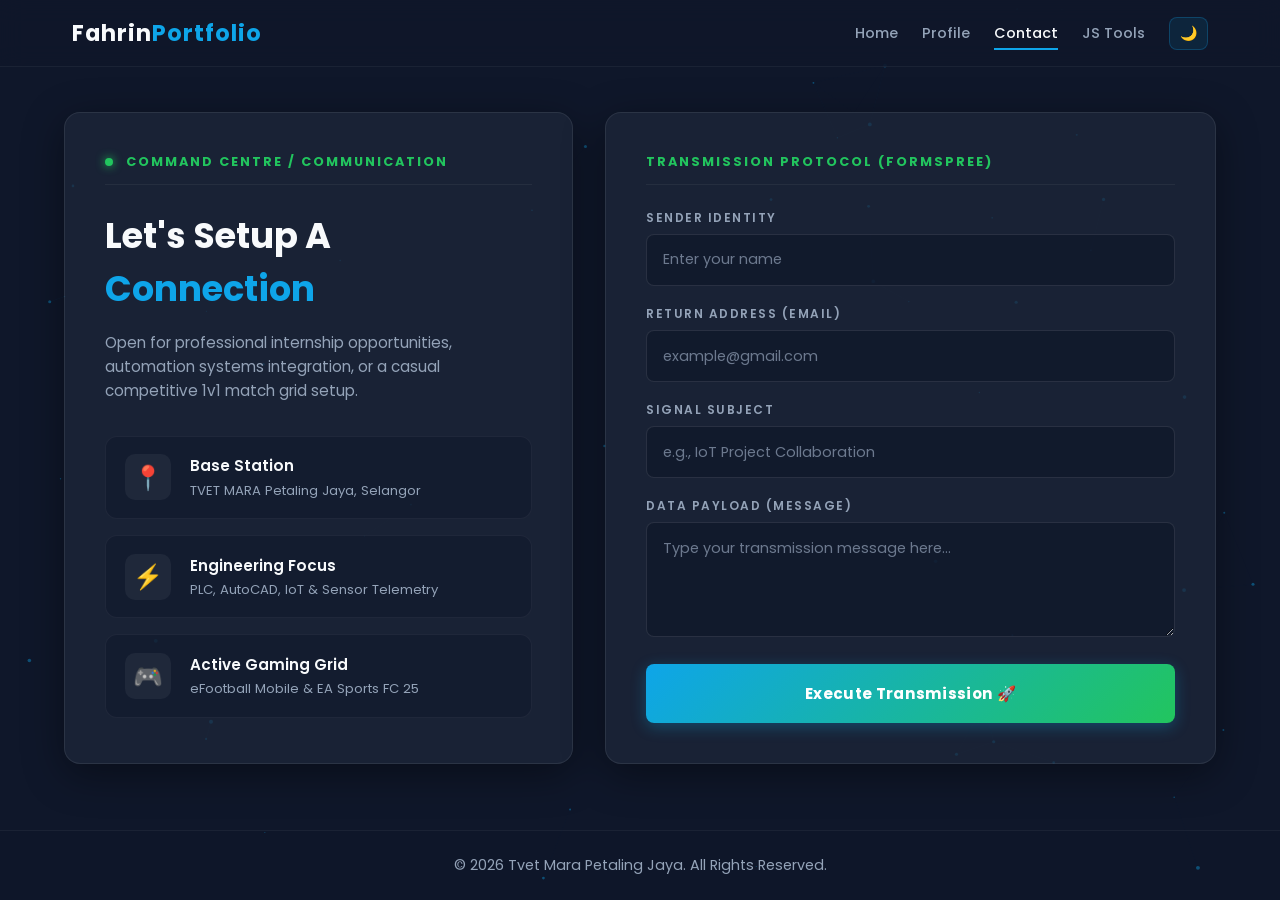
==== commit f4259a03: "Add files via upload" ====
--- a/contact.html
+++ b/contact.html
@@ -3,9 +3,9 @@
 <head>
     <meta charset="UTF-8">
     <meta name="viewport" content="width=device-width, initial-scale=1.0">
-    <title>Portfolio | Interactive JS</title>
+    <title>Portfolio | Contact</title>
     <link rel="stylesheet" href="style.css">
-    <link rel="stylesheet" href="game.css">
+    <link rel="stylesheet" href="contact.css">
     <style>
         #bg-canvas { position:fixed; top:0; left:0; width:100%; height:100%; pointer-events:none; z-index:0; }
     </style>
@@ -19,8 +19,8 @@
             <ul class="nav-links">
                 <li><a href="index.html">Home</a></li>
                 <li><a href="profile.html">Profile</a></li>
-                <li><a href="contact.html">Contact</a></li>
-                <li><a href="game.html" class="active">JS Tools</a></li>
+                <li><a href="contact.html" class="active">Contact</a></li>
+                <li><a href="game.html">JS Tools</a></li>
                 <li><button id="themeToggle" class="theme-btn">🌙</button></li>
             </ul>
             <button class="hamburger" id="hamburger" aria-label="Menu">
@@ -32,120 +32,59 @@
     <nav class="mobile-menu" id="mobileMenu">
         <a href="index.html">Home</a>
         <a href="profile.html">Profile</a>
-        <a href="contact.html">Contact</a>
-        <a href="game.html" class="active">JS Tools</a>
+        <a href="contact.html" class="active">Contact</a>
+        <a href="game.html">JS Tools</a>
         <button id="mobileThemeToggle" class="theme-btn mobile-theme-btn">🌙</button>
     </nav>
 
-    <main class="game-container animate-fade-in">
-        <div class="page-header">
-            <div class="page-badge"><span class="pulse-dot"></span><span>Interactive Modules / Live Engine</span></div>
-            <h1>Interactive <span class="accent-text">JS</span> Tools</h1>
-            <p class="page-desc">Live-running JavaScript utilities — engineering converters, currency rates, and biomedical diagnostics.</p>
-        </div>
-        <div class="tools-grid">
-            <!-- BLOCK 1: ENGINEERING CONVERTER -->
-            <div class="tool-card">
-                <div class="tool-card-header">
-                    <div class="tool-icon">⚙️</div>
-                    <div>
-                        <h3>Engineering &amp; IoT <span class="accent-text">Converter</span></h3>
-                        <p class="tool-sub">Mathematical dictionary conversion for engineering parameters, sensors, and computing data.</p>
+    <main class="contact-container animate-fade-in">
+        <div class="contact-grid">
+            <div class="contact-panel info-panel">
+                <div class="panel-header">
+                    <span class="pulse-dot"></span>
+                    <h3>Command Centre / Communication</h3>
+                </div>
+                <h2>Let's Setup A <span>Connection</span></h2>
+                <p class="panel-desc">Open for professional internship opportunities, automation systems integration, or a casual competitive 1v1 match grid setup.</p>
+                <div class="info-cards-list">
+                    <div class="info-sub-card">
+                        <div class="card-icon">📍</div>
+                        <div class="card-details"><h4>Base Station</h4><p>TVET MARA Petaling Jaya, Selangor</p></div>
+                    </div>
+                    <div class="info-sub-card">
+                        <div class="card-icon">⚡</div>
+                        <div class="card-details"><h4>Engineering Focus</h4><p>PLC, AutoCAD, IoT & Sensor Telemetry</p></div>
+                    </div>
+                    <div class="info-sub-card challenge-card">
+                        <div class="card-icon">🎮</div>
+                        <div class="card-details"><h4>Active Gaming Grid</h4><p>eFootball Mobile & EA Sports FC 25</p></div>
                     </div>
                 </div>
-                <div class="field-group">
-                    <label>Measurement Category</label>
-                    <select id="valCategory" class="styled-select">
-                        <option value="data">Data Size (Bytes, KB, MB, GB, TB)</option>
-                        <option value="length">Length / Distance</option>
-                        <option value="mass">Mass / Weight</option>
-                        <option value="area">Area</option>
-                        <option value="volume">Volume</option>
-                        <option value="time">Time</option>
-                        <option value="speed">Speed / Velocity</option>
-                        <option value="pressure">Pressure</option>
-                        <option value="energy">Energy</option>
-                        <option value="power">Power</option>
-                        <option value="frequency">Frequency</option>
-                        <option value="angle">Angle</option>
-                    </select>
+            </div>
+            <div class="contact-panel form-panel">
+                <div class="panel-header">
+                    <h3>Transmission Protocol (Formspree)</h3>
                 </div>
-                <div class="field-group">
-                    <label>Enter Value</label>
-                    <input type="number" id="valInput" class="styled-input" value="1" placeholder="Enter value">
-                </div>
-                <div class="field-row">
-                    <div class="field-group"><label>From</label><select id="valFrom" class="styled-select"></select></div>
-                    <div class="field-group"><label>To</label><select id="valTo" class="styled-select"></select></div>
-                </div>
-                <button id="valBtn" class="tool-btn btn-cyan">Convert Technical Unit</button>
-                <div class="result-box">
-                    <span class="result-label">Conversion Result:</span>
-                    <span id="valResult" class="result-value">--</span>
-                </div>
-            </div>
-            <!-- BLOCK 2: LIVE CURRENCY -->
-            <div class="tool-card">
-                <div class="tool-card-header">
-                    <div class="tool-icon">💱</div>
-                    <div>
-                        <h3>Live Currency <span class="accent-green">Converter</span></h3>
-                        <p class="tool-sub">Real-time foreign exchange rate converter covering major Asian and European economic markets.</p>
+                <form action="https://formspree.io/f/mrevjgdq" method="POST" class="secure-form">
+                    <div class="input-wrapper">
+                        <label>Sender Identity</label>
+                        <input type="text" name="name" placeholder="Enter your name" required>
                     </div>
-                </div>
-                <div class="field-group">
-                    <label>Amount</label>
-                    <input type="number" id="curInput" class="styled-input" value="100" placeholder="Enter amount">
-                </div>
-                <div class="field-row">
-                    <div class="field-group">
-                        <label>Source Currency</label>
-                        <select id="curFrom" class="styled-select"><option value="MYR">Malaysian Ringgit (MYR)</option><option value="USD">US Dollar (USD)</option><option value="SGD">Singapore Dollar (SGD)</option></select>
+                    <div class="input-wrapper">
+                        <label>Return Address (Email)</label>
+                        <input type="email" name="_replyto" placeholder="example@gmail.com" required>
                     </div>
-                    <div class="field-group">
-                        <label>Target Currency</label>
-                        <select id="curTo" class="styled-select"><option value="USD" selected>US Dollar (USD)</option><option value="MYR">Malaysian Ringgit (MYR)</option><option value="SGD">Singapore Dollar (SGD)</option></select>
+                    <div class="input-wrapper">
+                        <label>Signal Subject</label>
+                        <input type="text" name="subject" placeholder="e.g., IoT Project Collaboration">
                     </div>
-                </div>
-                <button id="curBtn" class="tool-btn btn-green">Convert Currency</button>
-                <div class="result-box result-green">
-                    <span class="result-label">Calculated Value:</span>
-                    <span id="curResult" class="result-value">--</span>
-                </div>
-            </div>
-            <!-- BLOCK 3: BIOMEDICAL -->
-            <div class="tool-card">
-                <div class="tool-card-header">
-                    <div class="tool-icon">🩺</div>
-                    <div>
-                        <h3>Biomedical Health <span class="accent-red">Checker</span></h3>
-                        <p class="tool-sub">Smart diagnostic panel for blood vitals, comprehensive body metrics, and thermal analysis.</p>
+                    <div class="input-wrapper">
+                        <label>Data Payload (Message)</label>
+                        <textarea name="message" rows="4" placeholder="Type your transmission message here..." required></textarea>
                     </div>
-                </div>
-                <div class="field-group">
-                    <label>Select Vitals Parameter</label>
-                    <select id="healthType" class="styled-select">
-                        <option value="glucose">Blood Glucose (Sugar Level Conversion)</option>
-                        <option value="bp">Blood Pressure (Systolic / Diastolic)</option>
-                        <option value="bmi">BMI (Body Mass Index)</option>
-                        <option value="temp">Body Temperature Converter</option>
-                    </select>
-                </div>
-                <div id="healthInputArea">
-                    <div class="field-group">
-                        <label for="glucoseInput">Glucose Value</label>
-                        <input type="number" id="glucoseInput" class="styled-input" step="0.1" placeholder="e.g., 5.6" value="5.5">
-                    </div>
-                    <div class="field-row">
-                        <div class="field-group"><label for="glucoseFrom">Unit From</label><select id="glucoseFrom" class="styled-select"><option value="mmol">mmol/L (MY)</option><option value="mg">mg/dL (US)</option></select></div>
-                        <div class="field-group"><label for="glucoseTo">Unit To</label><select id="glucoseTo" class="styled-select"><option value="mg" selected>mg/dL (US)</option><option value="mmol">mmol/L (MY)</option></select></div>
-                    </div>
-                </div>
-                <button id="healthBtn" class="tool-btn btn-red">Analyze Health Metrics</button>
-                <div class="result-box result-red">
-                    <span class="result-label">Diagnostic Summary:</span>
-                    <span id="healthResult" class="result-value">--</span>
-                </div>
+                    <input type="hidden" name="_subject" value="New Signal from Fahrin Portfolio!">
+                    <button type="submit" class="transmit-btn">Execute Transmission 🚀</button>
+                </form>
             </div>
         </div>
     </main>
@@ -153,8 +92,6 @@
     <footer><p>&copy; 2026 Tvet Mara Petaling Jaya. All Rights Reserved.</p></footer>
 
     <script src="nav.js"></script>
-    <script src="currency-dropdown.js"></script>
-    <script src="converter.js"></script>
     <script>
         const toggleBtn = document.getElementById('themeToggle');
         const html = document.documentElement;
@@ -193,8 +130,8 @@
         const canvas = document.getElementById('bg-canvas');
         const ctx = canvas.getContext('2d');
         let pts = [];
-        function resize(){canvas.width=window.innerWidth;canvas.height=window.innerHeight;}
-        resize(); window.addEventListener('resize',resize);
+        function resize() { canvas.width=window.innerWidth; canvas.height=window.innerHeight; }
+        resize(); window.addEventListener('resize', resize);
         for(let i=0;i<55;i++) pts.push({x:Math.random()*canvas.width,y:Math.random()*canvas.height,vx:(Math.random()-0.5)*0.3,vy:(Math.random()-0.5)*0.3,r:Math.random()*1.5+0.5});
         function drawParticles(){
             ctx.clearRect(0,0,canvas.width,canvas.height);
--- a/contact.css
+++ b/contact.css
@@ -0,0 +1,229 @@
+/* contact.css — Uses style.css variables ([data-theme]) */
+
+.contact-container {
+    max-width: 1200px;
+    margin: 0 auto;
+    padding: 7rem 1.5rem 3rem 1.5rem;
+    min-height: 85vh;
+    box-sizing: border-box;
+    position: relative;
+    z-index: 1;
+}
+
+.contact-grid {
+    display: grid;
+    grid-template-columns: 1fr 1.2fr;
+    gap: 2rem;
+    align-items: stretch;
+}
+
+/* PANEL CARD */
+.contact-panel {
+    background: var(--card-bg);
+    backdrop-filter: blur(12px);
+    -webkit-backdrop-filter: blur(12px);
+    border: 1px solid var(--border-soft);
+    border-radius: 16px;
+    padding: 2.5rem;
+    box-shadow: 0 10px 40px rgba(0, 0, 0, 0.4);
+    transition: transform 0.4s cubic-bezier(0.175, 0.885, 0.32, 1.275), border-color 0.3s;
+}
+
+.contact-panel:hover {
+    transform: translateY(-5px);
+    border-color: var(--primary-color);
+}
+
+.panel-header {
+    display: flex;
+    align-items: center;
+    gap: 0.8rem;
+    margin-bottom: 1.5rem;
+    border-bottom: 1px solid var(--border-faint);
+    padding-bottom: 0.8rem;
+}
+
+.panel-header h3 {
+    font-size: 0.8rem;
+    text-transform: uppercase;
+    letter-spacing: 2px;
+    color: var(--secondary-color);
+    margin: 0;
+}
+
+.pulse-dot {
+    width: 8px;
+    height: 8px;
+    background-color: var(--secondary-color);
+    border-radius: 50%;
+    box-shadow: 0 0 10px var(--secondary-color);
+    animation: signal-pulse 1.5s infinite;
+    flex-shrink: 0;
+}
+
+.info-panel h2 {
+    font-size: 2.2rem;
+    margin: 0 0 1rem 0;
+    font-weight: 700;
+    color: var(--text-main);
+}
+
+.info-panel h2 span {
+    color: var(--primary-color);
+}
+
+.panel-desc {
+    color: var(--text-muted);
+    font-size: 0.95rem;
+    line-height: 1.6;
+    margin-bottom: 2rem;
+}
+
+/* INFO SUB-CARDS */
+.info-cards-list {
+    display: flex;
+    flex-direction: column;
+    gap: 1rem;
+}
+
+.info-sub-card {
+    background: var(--surface-bg);
+    border: 1px solid var(--border-faint);
+    padding: 1.1rem 1.2rem;
+    border-radius: 12px;
+    display: flex;
+    align-items: center;
+    gap: 1.2rem;
+    transition: all 0.3s ease;
+}
+
+.info-sub-card:hover {
+    background: var(--input-bg-focus);
+    transform: translateX(6px);
+    border-color: var(--primary-color);
+}
+
+.challenge-card:hover {
+    border-color: #f43f5e;
+    box-shadow: 0 0 15px rgba(244, 63, 94, 0.2);
+}
+
+.card-icon {
+    font-size: 1.5rem;
+    background: var(--border-faint);
+    width: 46px;
+    height: 46px;
+    display: flex;
+    align-items: center;
+    justify-content: center;
+    border-radius: 10px;
+    flex-shrink: 0;
+}
+
+.card-details h4 {
+    margin: 0 0 0.2rem 0;
+    font-size: 0.95rem;
+    color: var(--text-main);
+    font-weight: 600;
+}
+
+.card-details p {
+    margin: 0;
+    font-size: 0.82rem;
+    color: var(--text-muted);
+}
+
+/* FORM */
+.secure-form {
+    display: flex;
+    flex-direction: column;
+    gap: 1.2rem;
+}
+
+.input-wrapper {
+    display: flex;
+    flex-direction: column;
+    gap: 0.45rem;
+}
+
+.input-wrapper label {
+    font-size: 0.75rem;
+    text-transform: uppercase;
+    color: var(--text-muted);
+    letter-spacing: 1.5px;
+    font-weight: 600;
+}
+
+.secure-form input,
+.secure-form textarea {
+    background: var(--input-bg);
+    border: 1px solid var(--border-mid);
+    border-radius: 8px;
+    padding: 0.9rem 1rem;
+    color: var(--text-main);
+    font-family: 'Poppins', sans-serif;
+    font-size: 0.9rem;
+    transition: all 0.3s;
+    resize: vertical;
+    width: 100%;
+    box-sizing: border-box;
+}
+
+.secure-form input::placeholder,
+.secure-form textarea::placeholder {
+    color: var(--text-muted);
+    opacity: 0.7;
+}
+
+.secure-form input:focus,
+.secure-form textarea:focus {
+    outline: none;
+    border-color: var(--primary-color);
+    box-shadow: 0 0 12px rgba(14, 165, 233, 0.25);
+    background: var(--input-bg-focus);
+}
+
+/* SUBMIT BUTTON */
+.transmit-btn {
+    background: linear-gradient(135deg, var(--primary-color), var(--secondary-color));
+    border: none;
+    border-radius: 8px;
+    padding: 1.1rem;
+    color: #fff;
+    font-weight: 700;
+    font-size: 0.95rem;
+    font-family: 'Poppins', sans-serif;
+    cursor: pointer;
+    margin-top: 0.5rem;
+    transition: all 0.3s ease;
+    box-shadow: 0 4px 15px rgba(14, 165, 233, 0.3);
+    letter-spacing: 0.02em;
+    width: 100%;
+}
+
+.transmit-btn:hover {
+    transform: translateY(-2px);
+    box-shadow: 0 8px 28px rgba(14, 165, 233, 0.5);
+}
+
+/* ANIMATIONS */
+@keyframes signal-pulse {
+    0%   { transform: scale(1); opacity: 1; }
+    50%  { transform: scale(1.5); opacity: 0.4; }
+    100% { transform: scale(1); opacity: 1; }
+}
+
+.animate-fade-in {
+    animation: fadeInUp 0.8s cubic-bezier(0.16, 1, 0.3, 1) both;
+}
+
+@keyframes fadeInUp {
+    from { opacity: 0; transform: translateY(30px); }
+    to   { opacity: 1; transform: translateY(0); }
+}
+
+/* RESPONSIVE */
+@media (max-width: 900px) {
+    .contact-grid { grid-template-columns: 1fr; }
+    .contact-container { padding: 5rem 1.2rem 2rem; }
+}
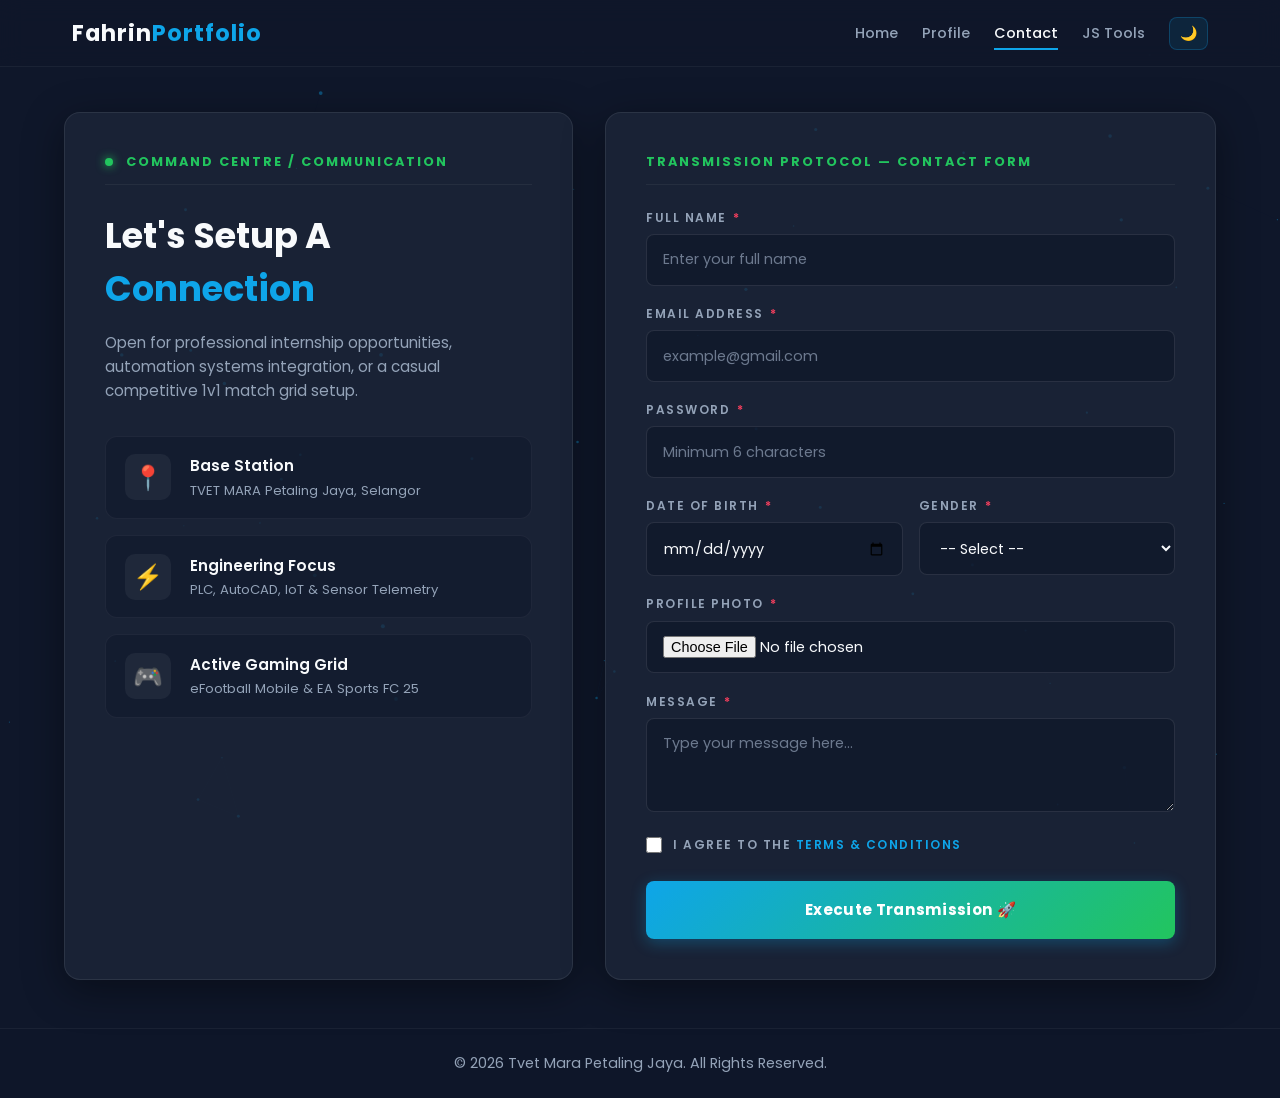
==== commit edb7f8f4: "Add files via upload" ====
--- a/contact.html
+++ b/contact.html
@@ -39,6 +39,7 @@
 
     <main class="contact-container animate-fade-in">
         <div class="contact-grid">
+            <!-- INFO PANEL -->
             <div class="contact-panel info-panel">
                 <div class="panel-header">
                     <span class="pulse-dot"></span>
@@ -61,29 +62,72 @@
                     </div>
                 </div>
             </div>
+
+            <!-- FORM PANEL -->
             <div class="contact-panel form-panel">
                 <div class="panel-header">
-                    <h3>Transmission Protocol (Formspree)</h3>
+                    <h3>Transmission Protocol — Contact Form</h3>
                 </div>
-                <form action="https://formspree.io/f/mrevjgdq" method="POST" class="secure-form">
-                    <div class="input-wrapper">
-                        <label>Sender Identity</label>
-                        <input type="text" name="name" placeholder="Enter your name" required>
-                    </div>
-                    <div class="input-wrapper">
-                        <label>Return Address (Email)</label>
-                        <input type="email" name="_replyto" placeholder="example@gmail.com" required>
-                    </div>
-                    <div class="input-wrapper">
-                        <label>Signal Subject</label>
-                        <input type="text" name="subject" placeholder="e.g., IoT Project Collaboration">
-                    </div>
-                    <div class="input-wrapper">
-                        <label>Data Payload (Message)</label>
-                        <textarea name="message" rows="4" placeholder="Type your transmission message here..." required></textarea>
-                    </div>
-                    <input type="hidden" name="_subject" value="New Signal from Fahrin Portfolio!">
+                <form id="contactForm" class="secure-form" novalidate>
+
+                    <div class="input-wrapper">
+                        <label for="fullName">Full Name <span class="req">*</span></label>
+                        <input type="text" id="fullName" name="name" placeholder="Enter your full name">
+                        <span class="error-msg" id="nameError">⚠ Full name is required.</span>
+                    </div>
+
+                    <div class="input-wrapper">
+                        <label for="email">Email Address <span class="req">*</span></label>
+                        <input type="email" id="email" name="email" placeholder="example@gmail.com">
+                        <span class="error-msg" id="emailError">⚠ Please enter a valid email address.</span>
+                    </div>
+
+                    <div class="input-wrapper">
+                        <label for="password">Password <span class="req">*</span></label>
+                        <input type="password" id="password" name="password" placeholder="Minimum 6 characters">
+                        <span class="error-msg" id="passwordError">⚠ Password must be at least 6 characters.</span>
+                    </div>
+
+                    <div class="form-row">
+                        <div class="input-wrapper">
+                            <label for="dob">Date of Birth <span class="req">*</span></label>
+                            <input type="date" id="dob" name="dob">
+                            <span class="error-msg" id="dobError">⚠ Date of birth is required.</span>
+                        </div>
+                        <div class="input-wrapper">
+                            <label for="gender">Gender <span class="req">*</span></label>
+                            <select id="gender" name="gender" class="styled-select-form">
+                                <option value="">-- Select --</option>
+                                <option value="male">Male</option>
+                                <option value="female">Female</option>
+                                <option value="other">Other</option>
+                            </select>
+                            <span class="error-msg" id="genderError">⚠ Please select your gender.</span>
+                        </div>
+                    </div>
+
+                    <div class="input-wrapper">
+                        <label for="photo">Profile Photo <span class="req">*</span></label>
+                        <input type="file" id="photo" name="photo" accept="image/*" class="file-input">
+                        <span class="error-msg" id="photoError">⚠ Please upload a profile photo.</span>
+                    </div>
+
+                    <div class="input-wrapper">
+                        <label for="message">Message <span class="req">*</span></label>
+                        <textarea id="message" name="message" rows="3" placeholder="Type your message here..."></textarea>
+                        <span class="error-msg" id="messageError">⚠ Message is required.</span>
+                    </div>
+
+                    <div class="input-wrapper checkbox-wrapper">
+                        <label class="checkbox-label">
+                            <input type="checkbox" id="terms" name="terms">
+                            <span>I agree to the <a href="#" class="terms-link">Terms & Conditions</a></span>
+                        </label>
+                        <span class="error-msg" id="termsError">⚠ You must agree to the terms and conditions.</span>
+                    </div>
+
                     <button type="submit" class="transmit-btn">Execute Transmission 🚀</button>
+                    <div id="successMsg" class="success-msg" style="display:none;">✅ Message sent successfully! Thank you.</div>
                 </form>
             </div>
         </div>
@@ -93,20 +137,22 @@
 
     <script src="nav.js"></script>
     <script>
+        // ─── THEME TOGGLE ─────────────────────────────────────────────
         const toggleBtn = document.getElementById('themeToggle');
         const html = document.documentElement;
         const saved = localStorage.getItem('theme') || 'dark';
         html.setAttribute('data-theme', saved);
         toggleBtn.textContent = saved === 'dark' ? '🌙' : '☀️';
         toggleBtn.addEventListener('click', () => {
-            const current = html.getAttribute('data-theme');
-            const next = current === 'dark' ? 'light' : 'dark';
+            const next = html.getAttribute('data-theme') === 'dark' ? 'light' : 'dark';
             html.setAttribute('data-theme', next);
             localStorage.setItem('theme', next);
             toggleBtn.textContent = next === 'dark' ? '🌙' : '☀️';
             const mb = document.getElementById('mobileThemeToggle');
             if (mb) mb.textContent = next === 'dark' ? '🌙' : '☀️';
         });
+
+        // ─── HAMBURGER ───────────────────────────────────────────────
         const hamburger = document.getElementById('hamburger');
         const mobileMenu = document.getElementById('mobileMenu');
         hamburger.addEventListener('click', () => {
@@ -120,13 +166,86 @@
         const mobileThemeBtn = document.getElementById('mobileThemeToggle');
         mobileThemeBtn.textContent = saved === 'dark' ? '🌙' : '☀️';
         mobileThemeBtn.addEventListener('click', () => {
-            const current = html.getAttribute('data-theme');
-            const next = current === 'dark' ? 'light' : 'dark';
+            const next = html.getAttribute('data-theme') === 'dark' ? 'light' : 'dark';
             html.setAttribute('data-theme', next);
             localStorage.setItem('theme', next);
             toggleBtn.textContent = next === 'dark' ? '🌙' : '☀️';
             mobileThemeBtn.textContent = next === 'dark' ? '🌙' : '☀️';
         });
+
+        // ─── FORM VALIDATION ─────────────────────────────────────────
+        document.getElementById('contactForm').addEventListener('submit', function(e) {
+            e.preventDefault();
+            let isValid = true;
+
+            // Reset all errors
+            document.querySelectorAll('.error-msg').forEach(msg => msg.style.display = 'none');
+            document.getElementById('successMsg').style.display = 'none';
+
+            // Full Name
+            const name = document.getElementById('fullName').value.trim();
+            if (name === '') {
+                document.getElementById('nameError').style.display = 'block';
+                isValid = false;
+            }
+
+            // Email
+            const email = document.getElementById('email').value.trim();
+            const emailRegex = /^[^\s@]+@[^\s@]+\.[^\s@]+$/;
+            if (!emailRegex.test(email)) {
+                document.getElementById('emailError').style.display = 'block';
+                isValid = false;
+            }
+
+            // Password
+            const password = document.getElementById('password').value;
+            if (password.length < 6) {
+                document.getElementById('passwordError').style.display = 'block';
+                isValid = false;
+            }
+
+            // Date of Birth
+            const dob = document.getElementById('dob').value;
+            if (dob === '') {
+                document.getElementById('dobError').style.display = 'block';
+                isValid = false;
+            }
+
+            // Gender
+            const gender = document.getElementById('gender').value;
+            if (gender === '') {
+                document.getElementById('genderError').style.display = 'block';
+                isValid = false;
+            }
+
+            // Profile Photo
+            const photo = document.getElementById('photo').files.length;
+            if (photo === 0) {
+                document.getElementById('photoError').style.display = 'block';
+                isValid = false;
+            }
+
+            // Message
+            const message = document.getElementById('message').value.trim();
+            if (message === '') {
+                document.getElementById('messageError').style.display = 'block';
+                isValid = false;
+            }
+
+            // Terms
+            const terms = document.getElementById('terms').checked;
+            if (!terms) {
+                document.getElementById('termsError').style.display = 'block';
+                isValid = false;
+            }
+
+            if (isValid) {
+                document.getElementById('successMsg').style.display = 'block';
+                document.getElementById('contactForm').reset();
+            }
+        });
+
+        // ─── PARTICLE CANVAS ─────────────────────────────────────────
         const canvas = document.getElementById('bg-canvas');
         const ctx = canvas.getContext('2d');
         let pts = [];
--- a/contact.css
+++ b/contact.css
@@ -226,4 +226,114 @@
 @media (max-width: 900px) {
     .contact-grid { grid-template-columns: 1fr; }
     .contact-container { padding: 5rem 1.2rem 2rem; }
+}
+/* ─── ADDITIONAL FORM FIELD STYLES ─────────────── */
+.req {
+    color: #f43f5e;
+    margin-left: 2px;
+}
+
+.error-msg {
+    display: none;
+    color: #f43f5e;
+    font-size: 0.75rem;
+    margin-top: 0.3rem;
+    font-weight: 500;
+}
+
+.success-msg {
+    background: rgba(34, 197, 94, 0.12);
+    border: 1px solid rgba(34, 197, 94, 0.3);
+    border-radius: 8px;
+    padding: 0.9rem 1rem;
+    color: #22c55e;
+    font-size: 0.9rem;
+    font-weight: 600;
+    text-align: center;
+    margin-top: 0.5rem;
+}
+
+.form-row {
+    display: grid;
+    grid-template-columns: 1fr 1fr;
+    gap: 1rem;
+}
+
+.styled-select-form {
+    background: var(--input-bg);
+    border: 1px solid var(--border-mid);
+    border-radius: 8px;
+    padding: 0.9rem 1rem;
+    color: var(--text-main);
+    font-family: 'Poppins', sans-serif;
+    font-size: 0.9rem;
+    transition: all 0.3s;
+    width: 100%;
+    box-sizing: border-box;
+    cursor: pointer;
+}
+
+.styled-select-form:focus {
+    outline: none;
+    border-color: var(--primary-color);
+    box-shadow: 0 0 12px rgba(14, 165, 233, 0.25);
+    background: var(--input-bg-focus);
+}
+
+.file-input {
+    background: var(--input-bg);
+    border: 1px solid var(--border-mid);
+    border-radius: 8px;
+    padding: 0.7rem 1rem;
+    color: var(--text-main);
+    font-family: 'Poppins', sans-serif;
+    font-size: 0.85rem;
+    width: 100%;
+    box-sizing: border-box;
+    cursor: pointer;
+    transition: all 0.3s;
+}
+
+.file-input:focus {
+    outline: none;
+    border-color: var(--primary-color);
+}
+
+.checkbox-wrapper {
+    margin-top: 0.3rem;
+}
+
+.checkbox-label {
+    display: flex;
+    align-items: center;
+    gap: 0.7rem;
+    cursor: pointer;
+    font-size: 0.88rem;
+    color: var(--text-muted);
+    text-transform: none;
+    letter-spacing: 0;
+    font-weight: 400;
+}
+
+.checkbox-label input[type="checkbox"] {
+    width: 16px;
+    height: 16px;
+    accent-color: var(--primary-color);
+    cursor: pointer;
+    flex-shrink: 0;
+}
+
+.terms-link {
+    color: var(--primary-color);
+    text-decoration: none;
+}
+
+.terms-link:hover {
+    text-decoration: underline;
+}
+
+@media (max-width: 600px) {
+    .form-row {
+        grid-template-columns: 1fr;
+    }
 }
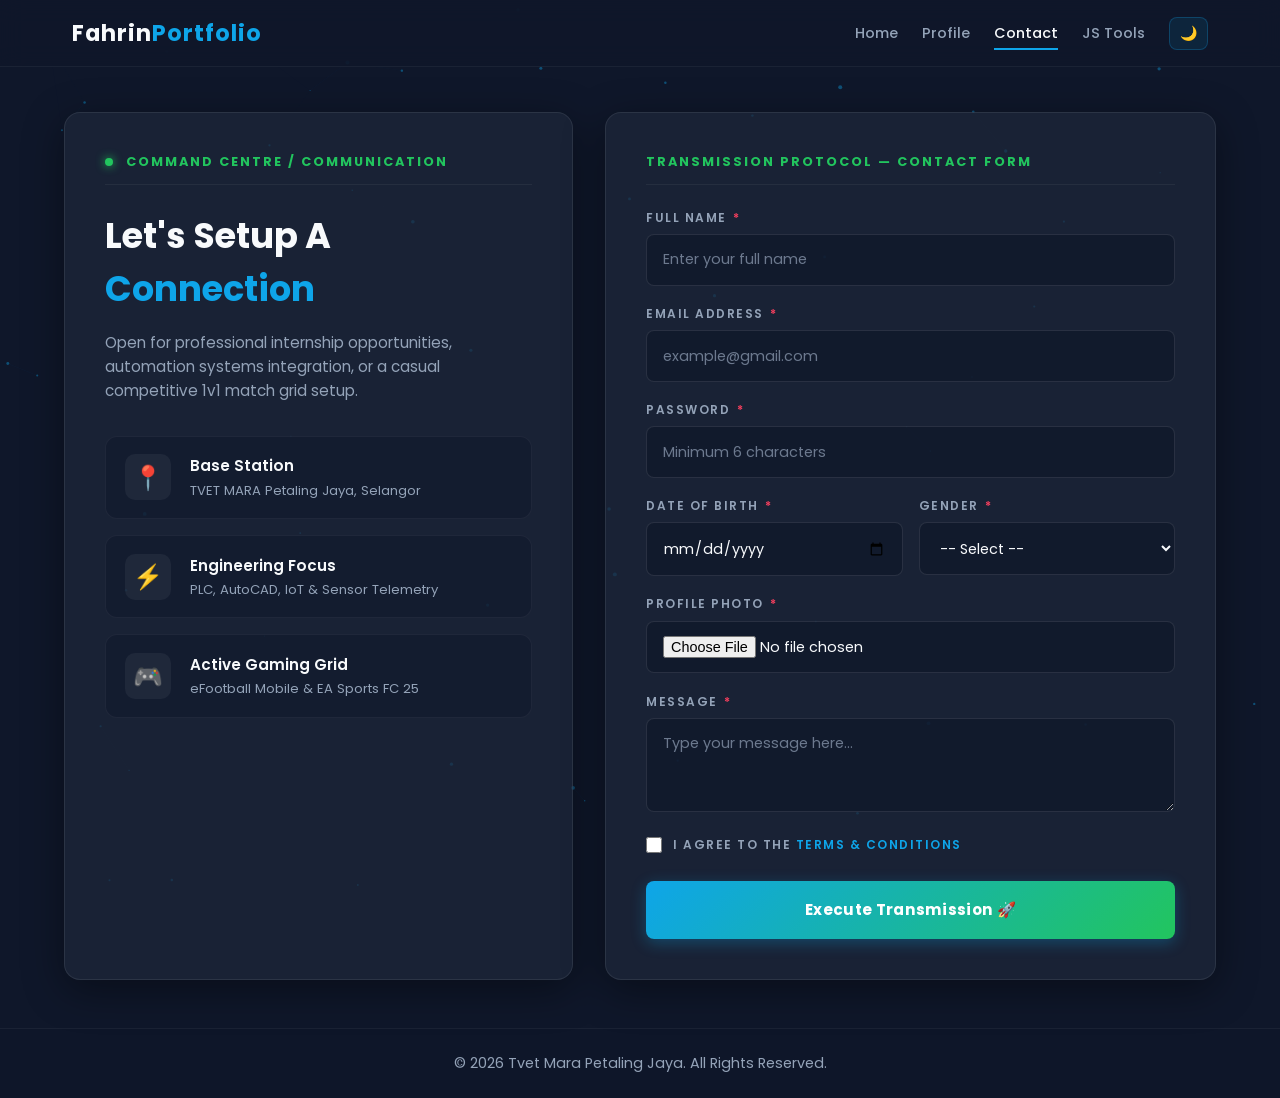
==== commit 2c88d0d8: "Add files via upload" ====
--- a/contact.html
+++ b/contact.html
@@ -68,7 +68,7 @@
                 <div class="panel-header">
                     <h3>Transmission Protocol — Contact Form</h3>
                 </div>
-                <form id="contactForm" class="secure-form" novalidate>
+                <form id="contactForm" class="secure-form" action="https://formspree.io/f/xqevlayz" method="POST" novalidate>
 
                     <div class="input-wrapper">
                         <label for="fullName">Full Name <span class="req">*</span></label>
@@ -126,6 +126,8 @@
                         <span class="error-msg" id="termsError">⚠ You must agree to the terms and conditions.</span>
                     </div>
 
+                    <input type="hidden" name="_subject" value="New Message from Fahrin Portfolio!">
+                    <input type="text" name="_gotcha" style="display:none">
                     <button type="submit" class="transmit-btn">Execute Transmission 🚀</button>
                     <div id="successMsg" class="success-msg" style="display:none;">✅ Message sent successfully! Thank you.</div>
                 </form>
@@ -240,8 +242,8 @@
             }
 
             if (isValid) {
-                document.getElementById('successMsg').style.display = 'block';
-                document.getElementById('contactForm').reset();
+                // All validation passed — submit to Formspree
+                document.getElementById('contactForm').submit();
             }
         });
 
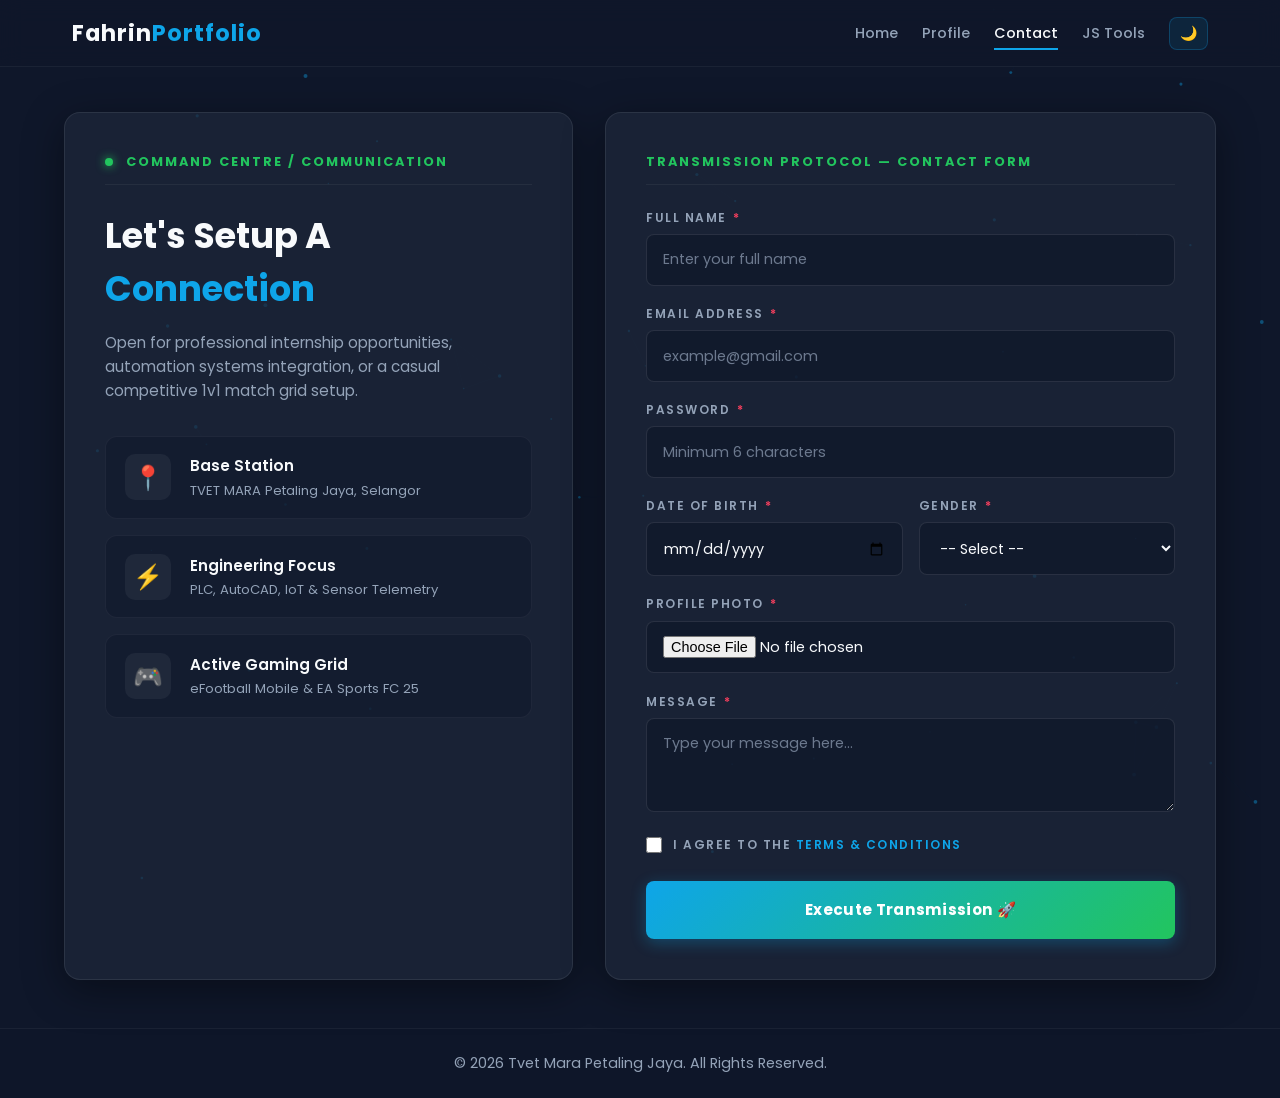
==== commit 346cafc3: "Add files via upload" ====
--- a/contact.html
+++ b/contact.html
@@ -68,7 +68,7 @@
                 <div class="panel-header">
                     <h3>Transmission Protocol — Contact Form</h3>
                 </div>
-                <form id="contactForm" class="secure-form" action="https://formspree.io/f/xqevlayz" method="POST" novalidate>
+                <form id="contactForm" class="secure-form" action="https://formspree.io/f/xgojzvry" method="POST" novalidate>
 
                     <div class="input-wrapper">
                         <label for="fullName">Full Name <span class="req">*</span></label>
